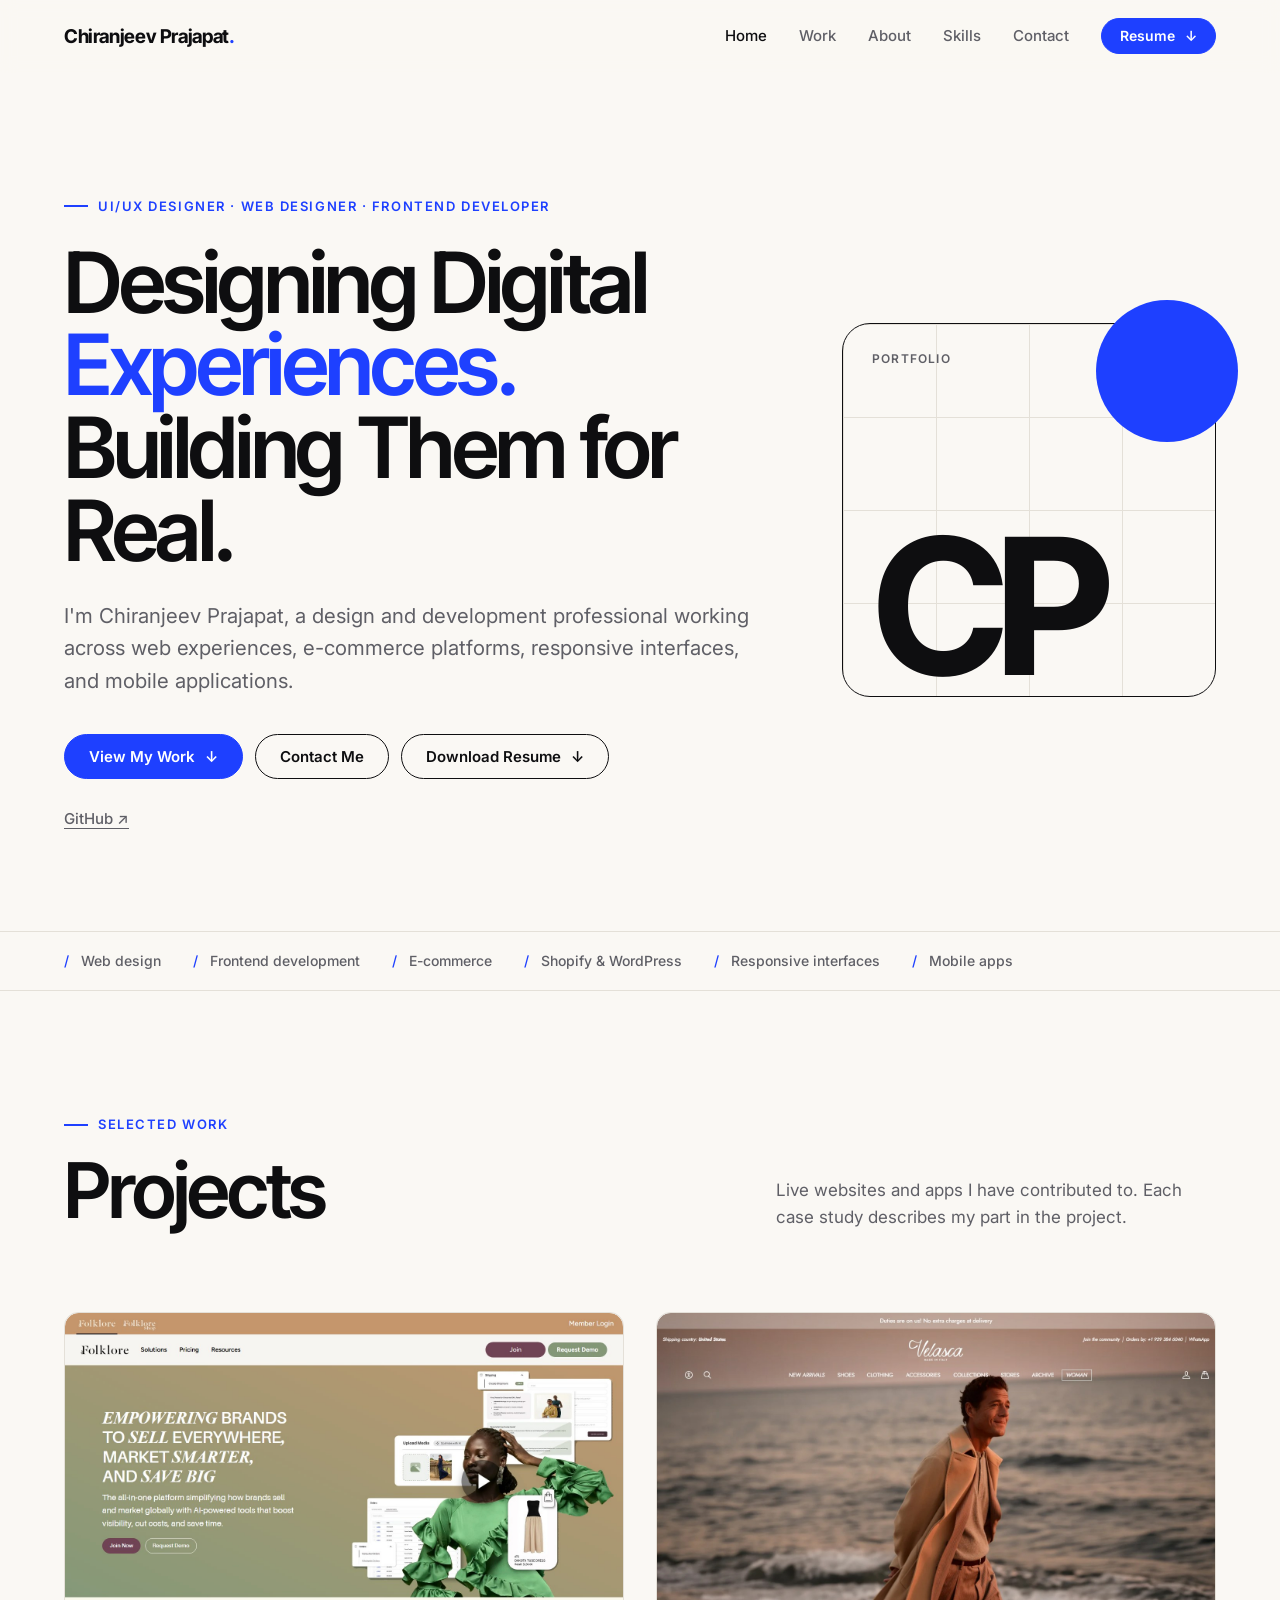
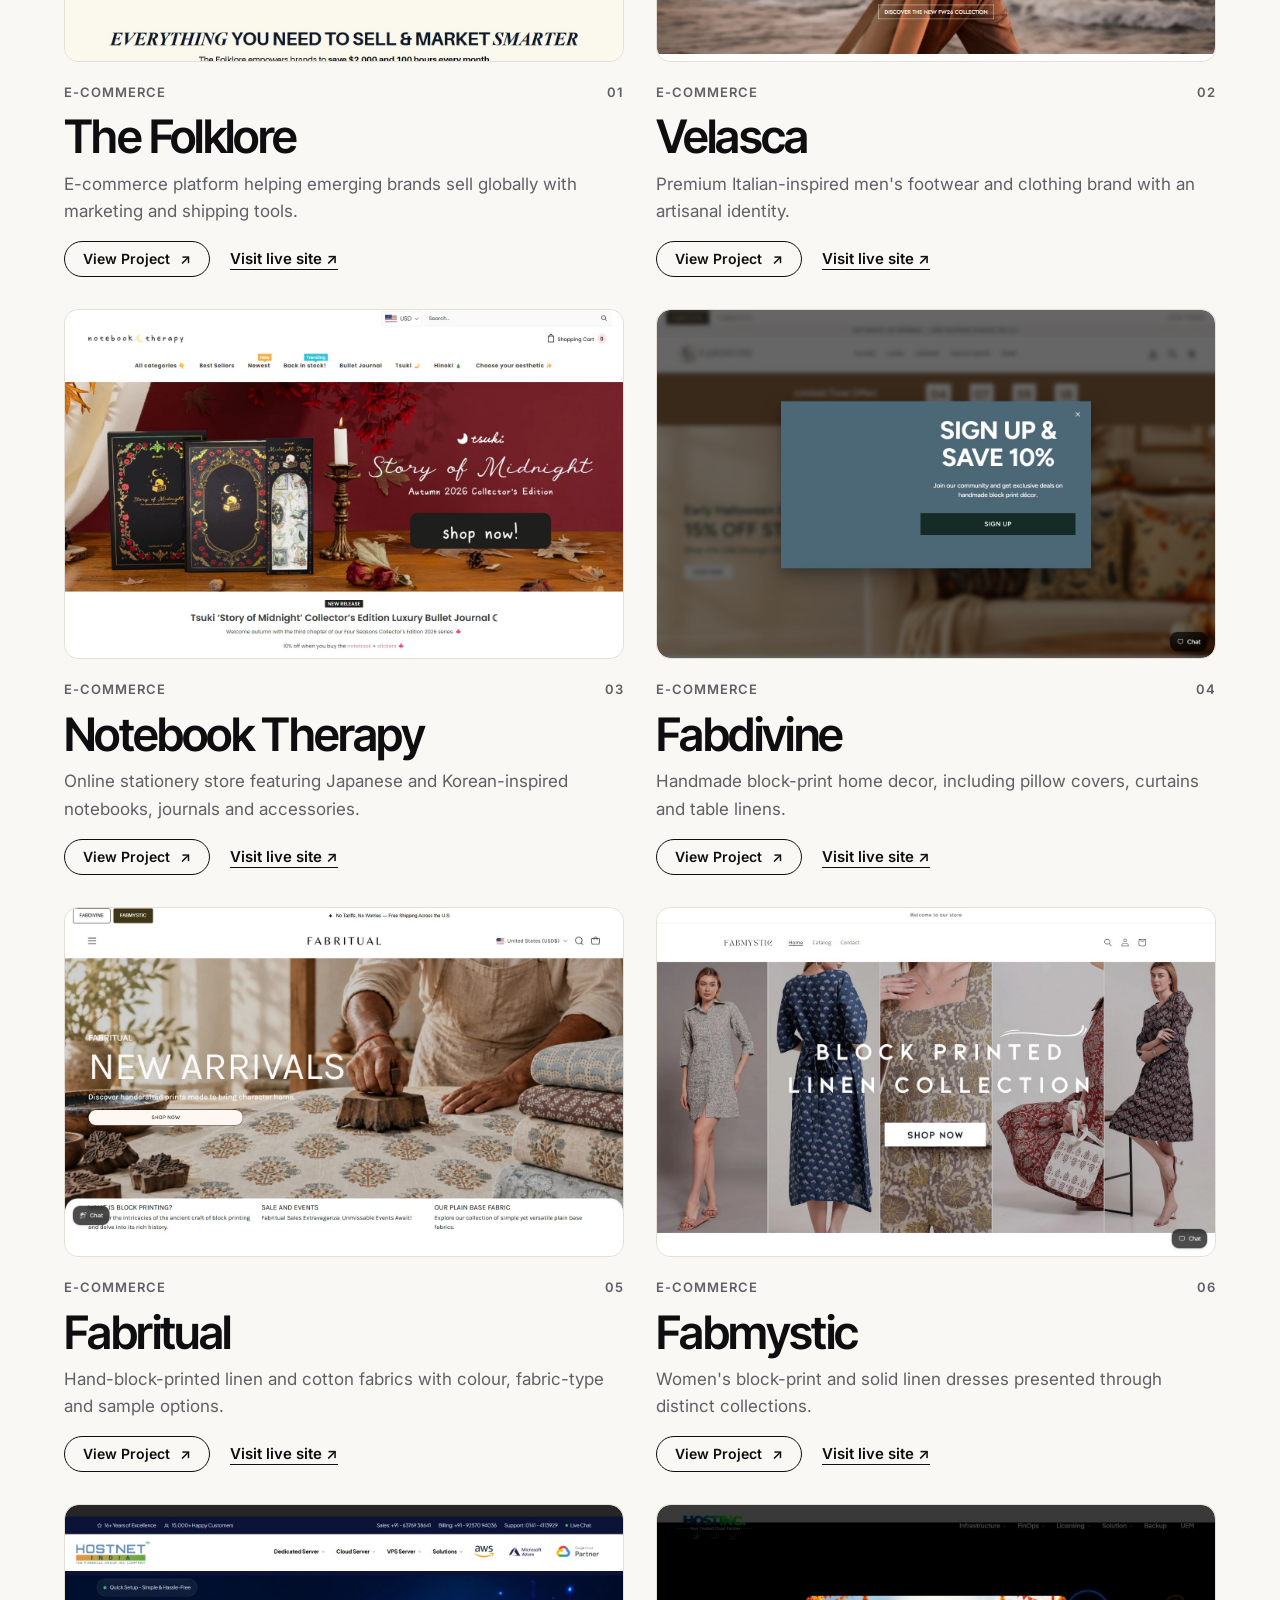
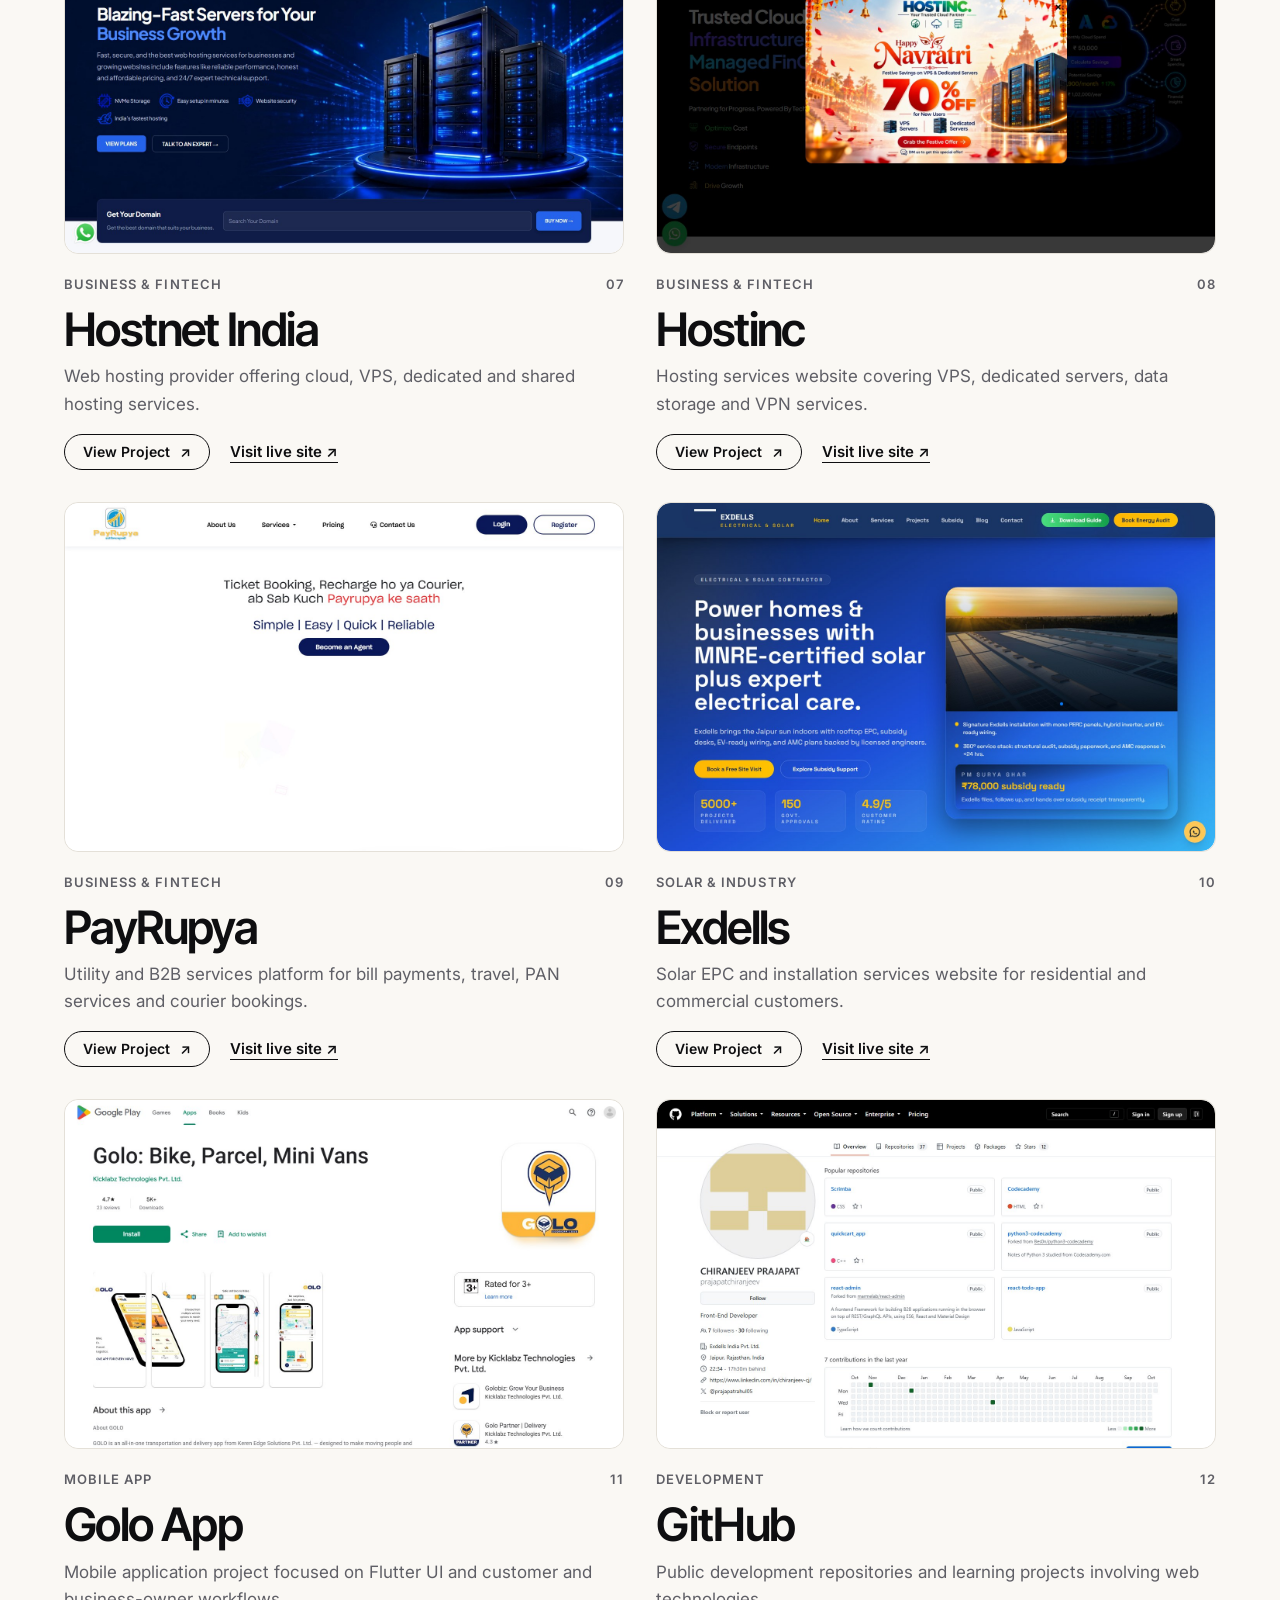
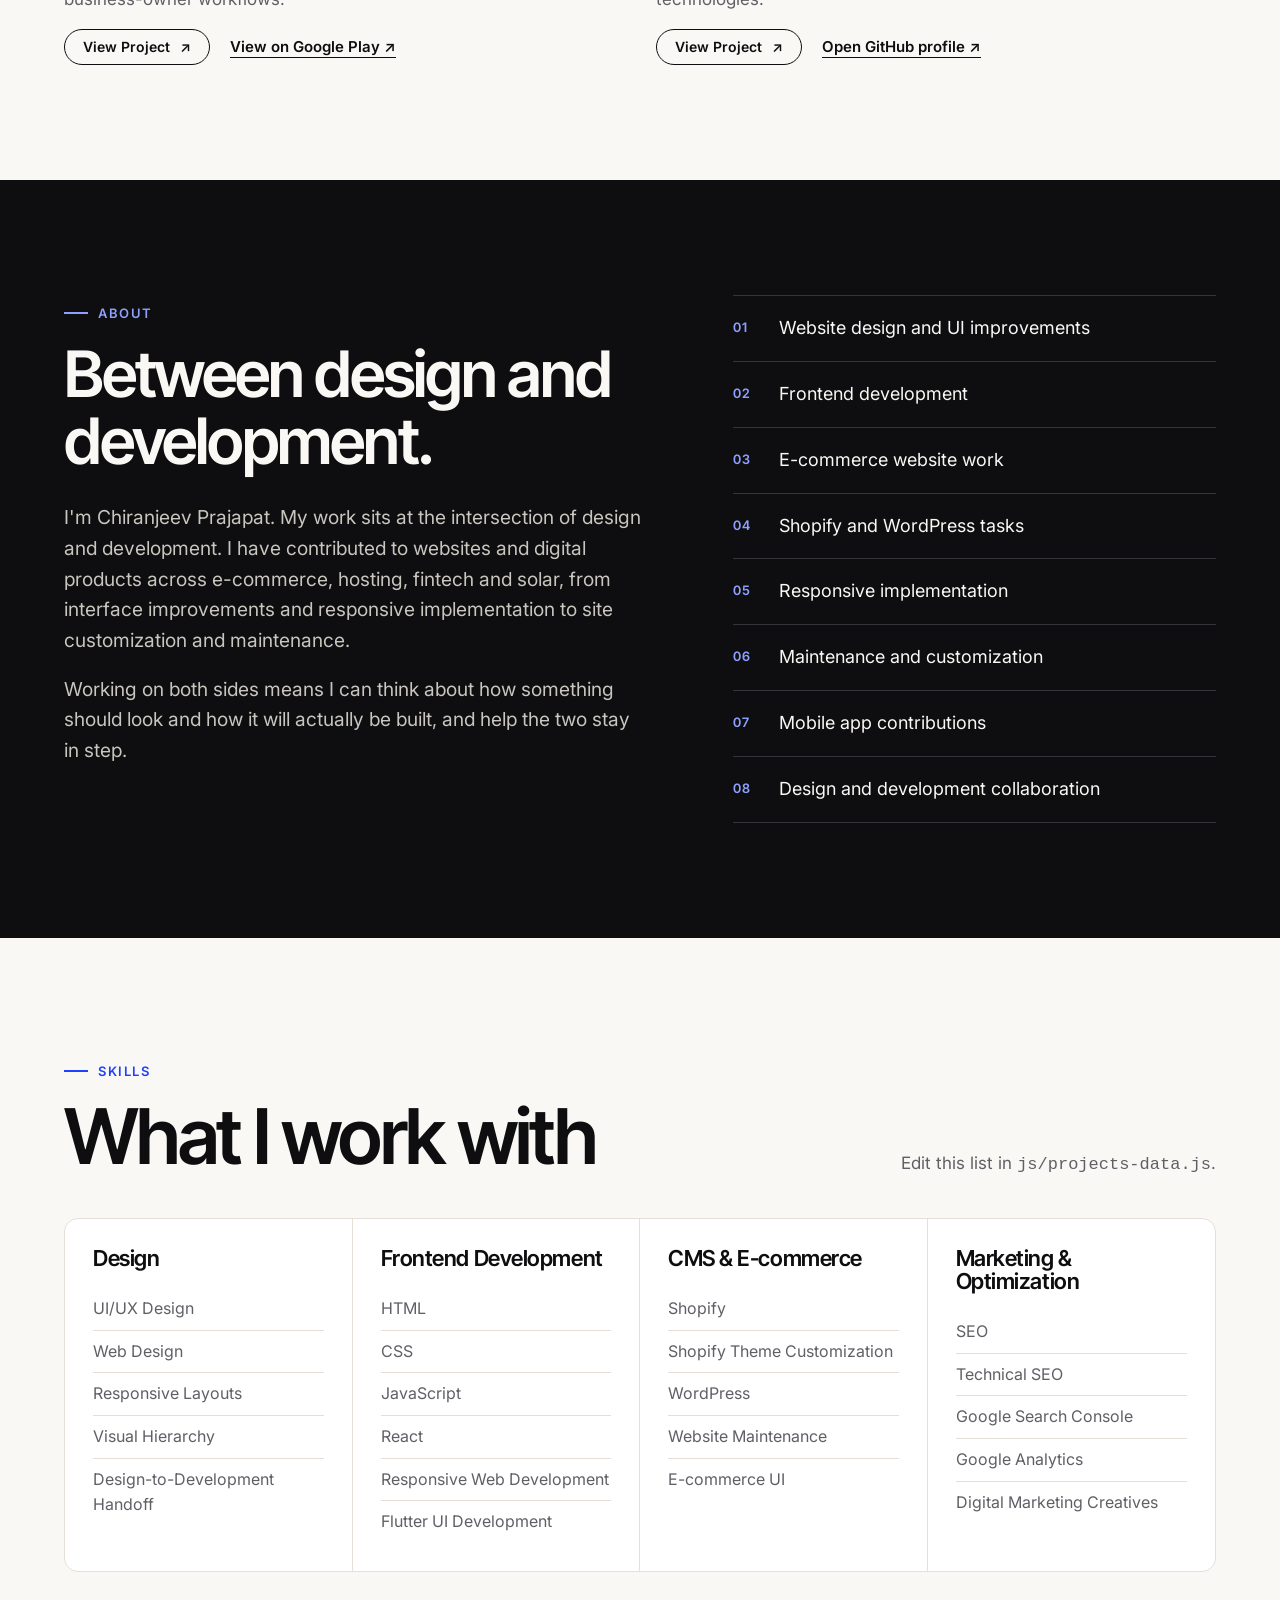
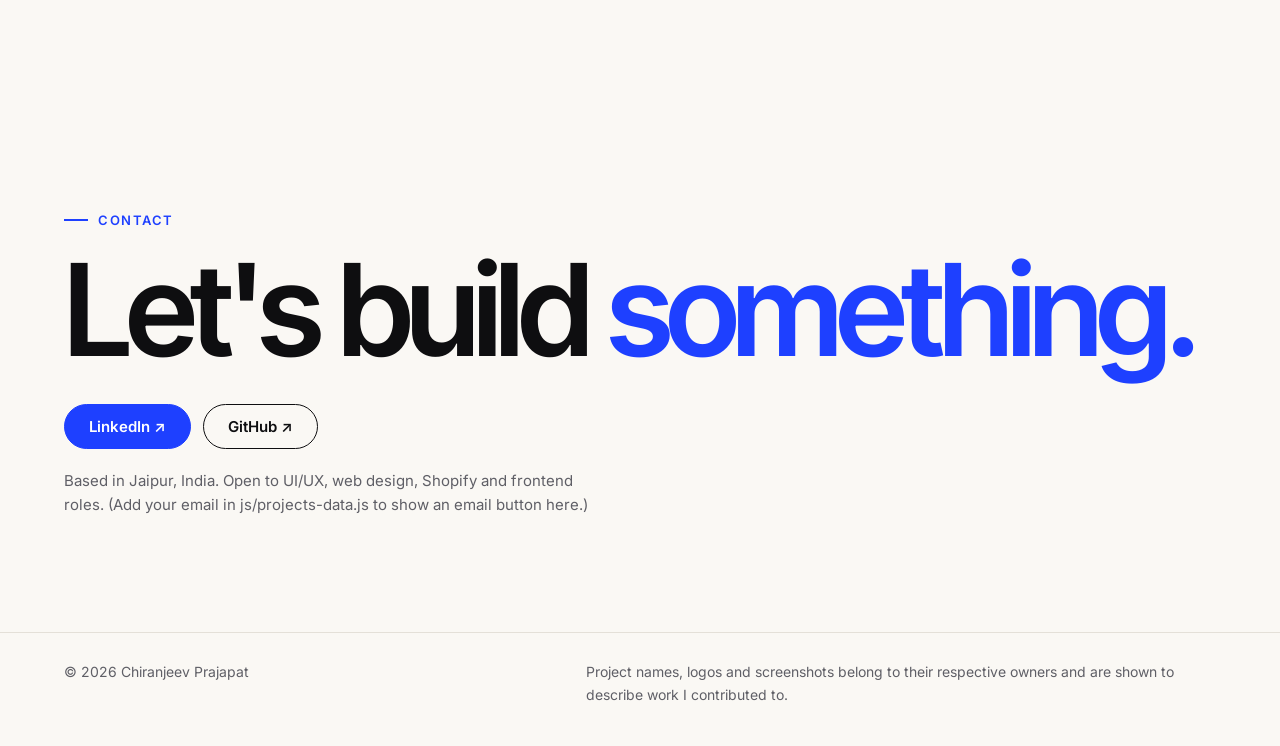
==== index.html @ 494d129f "Initial portfolio website" ====
<!doctype html>
<html lang="en">
<head>
  <meta charset="utf-8">
  <meta name="viewport" content="width=device-width, initial-scale=1">
  <title>Chiranjeev Prajapat | UI/UX Designer, Web Designer, Frontend Developer</title>
  <meta name="description" content="Portfolio of Chiranjeev Prajapat: web design, frontend development, e-commerce, Shopify and WordPress work, and mobile app contributions.">
  <link rel="preconnect" href="https://fonts.googleapis.com">
  <link rel="preconnect" href="https://fonts.gstatic.com" crossorigin>
  <link href="https://fonts.googleapis.com/css2?family=Inter+Tight:wght@500;600;700&family=Inter:wght@400;500;600&display=swap" rel="stylesheet">
  <link rel="stylesheet" href="css/styles.css">
</head>
<body>
  <a class="skip" href="#main">Skip to content</a>

  <header class="nav" id="nav">
    <div class="wrap nav__inner">
      <a class="wordmark" href="#home" aria-label="Chiranjeev Prajapat, home">Chiranjeev Prajapat<span>.</span></a>
      <button class="nav__toggle" id="navToggle" aria-expanded="false" aria-controls="navLinks" aria-label="Open menu"><span></span></button>
      <nav class="nav__links" id="navLinks" aria-label="Primary">
        <a href="#home">Home</a>
        <a href="#work">Work</a>
        <a href="#about">About</a>
        <a href="#skills">Skills</a>
        <a href="#contact">Contact</a>
        <a class="btn btn--small btn--primary" data-resume href="assets/resume/Chiranjeev-Prajapat-Resume.pdf" download>Resume <span class="arrow" aria-hidden="true">↓</span></a>
      </nav>
    </div>
  </header>

  <main id="main">
    <!-- HERO -->
    <section class="hero" id="home">
      <div class="wrap hero__grid">
        <div>
          <span class="eyebrow">UI/UX Designer · Web Designer · Frontend Developer</span>
          <h1 aria-label="Designing Digital Experiences. Building Them for Real.">
            <span class="line"><span>Designing Digital <em>Experiences.</em></span></span>
            <span class="line"><span>Building Them for Real.</span></span>
          </h1>
          <p class="hero__lead">I'm Chiranjeev Prajapat, a design and development professional working across web experiences, e-commerce platforms, responsive interfaces, and mobile applications.</p>
          <div class="hero__cta">
            <a class="btn btn--primary" href="#work">View My Work <span class="arrow" aria-hidden="true">↓</span></a>
            <a class="btn" href="#contact">Contact Me</a>
            <a class="btn" data-resume href="assets/resume/Chiranjeev-Prajapat-Resume.pdf" download>Download Resume <span class="arrow" aria-hidden="true">↓</span></a>
          </div>
          <div class="hero__links">
            <a data-github href="https://github.com/prajapatchiranjeev" target="_blank" rel="noopener">GitHub ↗</a>
          </div>
        </div>
        <div class="mark" aria-hidden="true">
          <div class="mark__grid"></div>
          <div class="mark__dot"></div>
          <div class="mark__tag">Portfolio</div>
          <div class="mark__letters">CP</div>
        </div>
      </div>
    </section>

    <div class="ticker" aria-label="Areas of work">
      <div class="wrap">
        <ul>
          <li>Web design</li><li>Frontend development</li><li>E-commerce</li><li>Shopify &amp; WordPress</li><li>Responsive interfaces</li><li>Mobile apps</li>
        </ul>
      </div>
    </div>

    <!-- WORK -->
    <section class="block" id="work">
      <div class="wrap">
        <div class="section-head">
          <div>
            <span class="eyebrow">Selected work</span>
            <h2>Projects</h2>
          </div>
          <p>Live websites and apps I have contributed to. Each case study describes my part in the project.</p>
        </div>
        <div class="filters" id="filters" role="group" aria-label="Filter projects by category"></div>
        <div class="grid" id="grid" aria-live="polite"></div>
      </div>
    </section>

    <!-- ABOUT -->
    <section class="block about" id="about">
      <div class="wrap about__grid">
        <div class="reveal">
          <span class="eyebrow">About</span>
          <h2>Between design and development.</h2>
          <p>I'm Chiranjeev Prajapat. My work sits at the intersection of design and development. I have contributed to websites and digital products across e-commerce, hosting, fintech and solar, from interface improvements and responsive implementation to site customization and maintenance.</p>
          <p>Working on both sides means I can think about how something should look and how it will actually be built, and help the two stay in step.</p>
        </div>
        <ul class="do reveal" aria-label="What I work on">
          <li><span>01</span>Website design and UI improvements</li>
          <li><span>02</span>Frontend development</li>
          <li><span>03</span>E-commerce website work</li>
          <li><span>04</span>Shopify and WordPress tasks</li>
          <li><span>05</span>Responsive implementation</li>
          <li><span>06</span>Maintenance and customization</li>
          <li><span>07</span>Mobile app contributions</li>
          <li><span>08</span>Design and development collaboration</li>
        </ul>
      </div>
    </section>

    <!-- SKILLS -->
    <section class="block" id="skills">
      <div class="wrap">
        <div class="section-head">
          <div>
            <span class="eyebrow">Skills</span>
            <h2>What I work with</h2>
          </div>
          <p>Edit this list in <code>js/projects-data.js</code>.</p>
        </div>
        <div class="skills reveal" id="skillsGrid"></div>
      </div>
    </section>

    <!-- CONTACT -->
    <section class="block contact" id="contact">
      <div class="wrap">
        <span class="eyebrow">Contact</span>
        <h2>Let's build <em>something.</em></h2>
        <div class="contact__row" id="contactRow"></div>
        <p class="contact__note" id="contactNote"></p>
      </div>
    </section>
  </main>

  <footer class="footer">
    <div class="wrap footer__inner">
      <span>© <span id="year"></span> Chiranjeev Prajapat</span>
      <p>Project names, logos and screenshots belong to their respective owners and are shown to describe work I contributed to.</p>
    </div>
  </footer>

  <script src="js/projects-data.js"></script>
  <script src="js/main.js"></script>
</body>
</html>
---- css/styles.css ----
/* ==========================================================================
   Chiranjeev Prajapat - Portfolio
   Warm white, near-black, cobalt accent. Inter Tight + Inter.
   ========================================================================== */
:root {
  --bg: #faf8f4;
  --surface: #ffffff;
  --text: #0e0e10;
  --muted: #5f5f66;
  --line: #e4e0d8;
  --accent: #1e40ff;
  --accent-ink: #ffffff;
  --accent-soft: #e9edff;
  --radius: 14px;
  --radius-sm: 8px;
  --gutter: clamp(20px, 5vw, 64px);
  --max: 1280px;
  --display: "Inter Tight", "Inter", system-ui, -apple-system, "Segoe UI", sans-serif;
  --body: "Inter", system-ui, -apple-system, "Segoe UI", sans-serif;
  --shadow: 0 1px 2px rgba(14, 14, 16, .04), 0 8px 24px rgba(14, 14, 16, .06);
}

*, *::before, *::after { box-sizing: border-box; }
html { scroll-behavior: smooth; scroll-padding-top: 88px; -webkit-text-size-adjust: 100%; }
body {
  margin: 0; background: var(--bg); color: var(--text);
  font-family: var(--body); font-size: 17px; line-height: 1.6;
  -webkit-font-smoothing: antialiased; text-rendering: optimizeLegibility;
}
img { max-width: 100%; display: block; }
a { color: inherit; }
h1, h2, h3, h4 { font-family: var(--display); line-height: 1.05; letter-spacing: -0.02em; margin: 0; font-weight: 600; }
p { margin: 0; }
ul { margin: 0; padding: 0; list-style: none; }

:focus-visible { outline: 3px solid var(--accent); outline-offset: 3px; border-radius: 4px; }
.skip {
  position: absolute; left: 12px; top: -60px; background: var(--text); color: #fff;
  padding: 10px 16px; border-radius: 8px; z-index: 200; text-decoration: none;
}
.skip:focus { top: 12px; }

.wrap { width: 100%; max-width: var(--max); margin: 0 auto; padding: 0 var(--gutter); }
.eyebrow {
  font-size: 13px; font-weight: 600; letter-spacing: .12em; text-transform: uppercase; color: var(--accent);
  display: inline-flex; align-items: center; gap: 10px;
}
.eyebrow::before { content: ""; width: 24px; height: 2px; background: currentColor; }

/* ---------- Buttons ---------- */
.btn {
  display: inline-flex; align-items: center; gap: 10px; padding: 14px 24px; border-radius: 999px;
  font: 600 15px/1 var(--body); text-decoration: none; border: 1.5px solid var(--text);
  background: transparent; color: var(--text); cursor: pointer;
  transition: background .2s, color .2s, border-color .2s, transform .2s;
}
.btn:hover { background: var(--text); color: var(--bg); }
.btn--primary { background: var(--accent); border-color: var(--accent); color: var(--accent-ink); }
.btn--primary:hover { background: #1531d6; border-color: #1531d6; color: #fff; transform: translateY(-1px); }
.btn--small { padding: 10px 18px; font-size: 14px; }
.arrow { transition: transform .2s; display: inline-block; }
.btn:hover .arrow, .card:hover .arrow { transform: translate(3px, -3px); }

/* ---------- Nav ---------- */
.nav {
  position: sticky; top: 0; z-index: 100; background: rgba(250, 248, 244, .92);
  backdrop-filter: saturate(1.2) blur(8px); border-bottom: 1px solid transparent;
  transition: border-color .2s;
}
.nav.is-scrolled { border-color: var(--line); }
.nav__inner { display: flex; align-items: center; justify-content: space-between; height: 72px; gap: 24px; }
.wordmark { font: 700 19px/1 var(--display); letter-spacing: -0.02em; text-decoration: none; }
.wordmark span { color: var(--accent); }
.nav__links { display: flex; align-items: center; gap: 32px; }
.nav__links a:not(.btn) { text-decoration: none; font-size: 15px; font-weight: 500; color: var(--muted); transition: color .2s; position: relative; }
.nav__links a:not(.btn):hover, .nav__links a[aria-current="true"] { color: var(--text); }
.nav__toggle {
  display: none; width: 44px; height: 44px; border: 1.5px solid var(--text); border-radius: 50%;
  background: transparent; cursor: pointer; align-items: center; justify-content: center; position: relative;
}
.nav__toggle span, .nav__toggle span::before {
  display: block; width: 16px; height: 2px; background: var(--text); position: relative; transition: transform .25s, background .25s;
}
.nav__toggle span::before { content: ""; position: absolute; top: 5px; left: 0; }
.nav__toggle span { top: -3px; }
.nav__toggle[aria-expanded="true"] span { transform: translateY(3px) rotate(45deg); }
.nav__toggle[aria-expanded="true"] span::before { transform: translateY(-5px) rotate(-90deg); top: 5px; }

@media (max-width: 860px) {
  .nav__toggle { display: inline-flex; }
  .nav__links {
    position: fixed; inset: 72px 0 0 0; background: var(--bg); flex-direction: column; align-items: flex-start;
    gap: 0; padding: 24px var(--gutter); transform: translateY(-8px); opacity: 0; visibility: hidden;
    transition: opacity .25s, transform .25s, visibility .25s; overflow-y: auto;
  }
  .nav__links.is-open { opacity: 1; transform: none; visibility: visible; }
  .nav__links a:not(.btn) { font: 600 32px/1.2 var(--display); color: var(--text); padding: 14px 0; width: 100%; border-bottom: 1px solid var(--line); }
  .nav__links .btn { margin-top: 24px; }
}

/* ---------- Hero ---------- */
.hero { padding: clamp(48px, 9vw, 120px) 0 clamp(56px, 8vw, 100px); position: relative; overflow: hidden; }
.hero__grid { display: grid; grid-template-columns: minmax(0, 1.5fr) minmax(0, .8fr); gap: clamp(32px, 6vw, 96px); align-items: center; }
.hero h1 { font-size: clamp(40px, 6.6vw, 96px); margin: 24px 0 28px; line-height: .98; letter-spacing: -0.04em; }
.hero h1 em { font-style: normal; color: var(--accent); }
.hero__lead { max-width: 56ch; font-size: clamp(18px, 1.6vw, 21px); color: var(--muted); }
.hero__cta { display: flex; flex-wrap: wrap; gap: 12px; margin-top: 36px; }
.hero__links { display: flex; flex-wrap: wrap; gap: 24px; margin-top: 28px; font-size: 15px; font-weight: 500; }
.hero__links a { color: var(--muted); text-underline-offset: 4px; }
.hero__links a:hover { color: var(--accent); }

/* typographic identity: monogram on a quiet grid */
.mark { position: relative; aspect-ratio: 1; width: 100%; max-width: 380px; margin-left: auto; }
.mark__grid {
  position: absolute; inset: 0; border: 1.5px solid var(--text); border-radius: 28px;
  background-image: linear-gradient(var(--line) 1px, transparent 1px), linear-gradient(90deg, var(--line) 1px, transparent 1px);
  background-size: 25% 25%;
}
.mark__dot { position: absolute; width: 38%; aspect-ratio: 1; border-radius: 50%; background: var(--accent); right: -6%; top: -6%; }
.mark__letters {
  position: absolute; left: 8%; bottom: 4%; font: 700 clamp(96px, 16vw, 190px)/0.8 var(--display); letter-spacing: -0.07em;
}
.mark__tag { position: absolute; left: 8%; top: 7%; font-size: 12px; font-weight: 600; letter-spacing: .1em; text-transform: uppercase; color: var(--muted); }
@media (max-width: 860px) {
  .hero__grid { grid-template-columns: 1fr; }
  .mark { max-width: 240px; margin: 12px 0 0; }
}

.ticker { border-block: 1px solid var(--line); padding: 18px 0; overflow: hidden; }
.ticker ul { display: flex; flex-wrap: wrap; gap: 8px 32px; font-size: 14px; font-weight: 500; color: var(--muted); }
.ticker li::before { content: "/"; color: var(--accent); margin-right: 12px; }

/* ---------- Sections ---------- */
section.block { padding: clamp(64px, 9vw, 130px) 0; }
.section-head { display: flex; flex-wrap: wrap; justify-content: space-between; align-items: end; gap: 24px; margin-bottom: 40px; }
.section-head h2 { font-size: clamp(36px, 6vw, 80px); letter-spacing: -0.035em; margin-top: 16px; }
.section-head p { max-width: 40ch; color: var(--muted); }

/* ---------- Filters ---------- */
.filters { display: flex; flex-wrap: wrap; gap: 8px; margin-bottom: 40px; }
.chip {
  font: 500 14px/1 var(--body); padding: 11px 18px; border-radius: 999px; border: 1.5px solid var(--line);
  background: transparent; color: var(--text); cursor: pointer; transition: all .2s;
}
.chip:hover { border-color: var(--text); }
.chip[aria-pressed="true"] { background: var(--text); color: var(--bg); border-color: var(--text); }
.chip small { opacity: .6; margin-left: 6px; font-size: 12px; }

/* ---------- Project grid ---------- */
.grid { display: grid; grid-template-columns: repeat(12, 1fr); gap: clamp(20px, 2.5vw, 36px); }
.card { grid-column: span 6; position: relative; }
.card--wide { grid-column: span 12; }
.card[hidden] { display: none; }
@media (max-width: 760px) { .card, .card--wide { grid-column: span 12; } }

.card__media {
  display: block; position: relative; border-radius: var(--radius); overflow: hidden; border: 1px solid var(--line);
  aspect-ratio: 16 / 10; background: var(--surface); text-decoration: none; transition: box-shadow .3s, transform .3s;
}
.card--wide .card__media { aspect-ratio: 21 / 9; }
.card:hover .card__media { box-shadow: var(--shadow); transform: translateY(-2px); }
.card__media img { width: 100%; height: 100%; object-fit: cover; }

.ph {
  position: absolute; inset: 0; display: flex; flex-direction: column; justify-content: space-between; padding: clamp(16px, 2vw, 28px);
  background-color: var(--surface);
  background-image: linear-gradient(var(--line) 1px, transparent 1px), linear-gradient(90deg, var(--line) 1px, transparent 1px);
  background-size: 32px 32px;
}
.ph__idx { font: 600 13px/1 var(--display); letter-spacing: .1em; color: var(--muted); }
.ph__name { font: 700 clamp(30px, 5vw, 64px)/0.95 var(--display); letter-spacing: -0.04em; }
.ph__note { font-size: 12px; font-weight: 600; letter-spacing: .08em; text-transform: uppercase; color: var(--accent); display: inline-flex; align-items: center; gap: 8px; }
.ph__note::before { content: ""; width: 8px; height: 8px; border: 1.5px dashed currentColor; border-radius: 2px; }

.card__body { padding-top: 20px; display: grid; gap: 10px; }
.card__meta { display: flex; justify-content: space-between; gap: 12px; font-size: 13px; font-weight: 600; letter-spacing: .08em; text-transform: uppercase; color: var(--muted); }
.card__title { font-size: clamp(30px, 3.6vw, 52px); letter-spacing: -0.035em; }
.card__title a { text-decoration: none; }
.card__title a::after { content: ""; position: absolute; inset: 0; } /* whole card clickable */
.card__desc { color: var(--muted); max-width: 52ch; }
.card__actions { display: flex; flex-wrap: wrap; gap: 12px 20px; align-items: center; margin-top: 6px; position: relative; z-index: 2; }
.link { font-weight: 600; font-size: 15px; text-underline-offset: 5px; }
.link:hover { color: var(--accent); }
.badge { font-size: 11px; font-weight: 700; letter-spacing: .08em; text-transform: uppercase; padding: 4px 9px; border-radius: 6px; background: var(--accent-soft); color: var(--accent); }

/* ---------- About ---------- */
.about { background: var(--text); color: var(--bg); }
.about .eyebrow { color: #8ea0ff; }
.about__grid { display: grid; grid-template-columns: minmax(0, 1.2fr) minmax(0, 1fr); gap: clamp(32px, 7vw, 110px); }
.about h2 { font-size: clamp(34px, 5vw, 68px); margin: 16px 0 28px; letter-spacing: -0.035em; }
.about p { color: #c9c6bf; font-size: clamp(17px, 1.5vw, 20px); }
.about p + p { margin-top: 18px; }
.do { border-top: 1px solid #34343a; }
.do li { padding: 18px 0; border-bottom: 1px solid #34343a; display: flex; gap: 18px; font-size: 18px; }
.do li span { color: #8ea0ff; font: 600 13px/2 var(--display); min-width: 28px; letter-spacing: .06em; }
@media (max-width: 860px) { .about__grid { grid-template-columns: 1fr; } }

/* ---------- Skills ---------- */
.skills { display: grid; grid-template-columns: repeat(4, 1fr); gap: 0; border: 1px solid var(--line); border-radius: var(--radius); background: var(--surface); overflow: hidden; }
.skills > div { padding: 28px; border-right: 1px solid var(--line); }
.skills > div:last-child { border-right: 0; }
.skills h3 { font-size: 22px; margin-bottom: 18px; }
.skills li { padding: 8px 0; color: var(--muted); font-size: 16px; border-top: 1px solid var(--line); }
.skills li:first-child { border-top: 0; }
@media (max-width: 960px) { .skills { grid-template-columns: repeat(2, 1fr); } .skills > div:nth-child(2) { border-right: 0; } .skills > div:nth-child(-n+2) { border-bottom: 1px solid var(--line); } }
@media (max-width: 520px) { .skills { grid-template-columns: 1fr; } .skills > div { border-right: 0; border-bottom: 1px solid var(--line); } .skills > div:last-child { border-bottom: 0; } }

/* ---------- Contact ---------- */
.contact { text-align: left; }
.contact h2 { font-size: clamp(48px, 10vw, 150px); letter-spacing: -0.05em; line-height: .92; margin: 20px 0 36px; }
.contact h2 em { font-style: normal; color: var(--accent); }
.contact__row { display: flex; flex-wrap: wrap; gap: 12px; }
.contact__note { margin-top: 20px; color: var(--muted); font-size: 15px; max-width: 60ch; }

.footer { border-top: 1px solid var(--line); padding: 28px 0 40px; font-size: 14px; color: var(--muted); }
.footer__inner { display: flex; flex-wrap: wrap; justify-content: space-between; gap: 12px 24px; }
.footer p { max-width: 70ch; }

/* ---------- Case study ---------- */
.case-hero { padding: clamp(40px, 6vw, 80px) 0 40px; }
.crumb { font-size: 14px; color: var(--muted); text-decoration: none; display: flex; width: fit-content; gap: 8px; margin-bottom: 32px; font-weight: 500; }
.crumb:hover { color: var(--accent); }
.case-hero h1 { font-size: clamp(48px, 10vw, 148px); letter-spacing: -0.05em; line-height: .92; margin: 18px 0 24px; }
.case-hero__lead { font-size: clamp(19px, 2vw, 26px); color: var(--muted); max-width: 52ch; line-height: 1.45; }
.facts { display: grid; grid-template-columns: repeat(auto-fit, minmax(180px, 1fr)); gap: 0; border-block: 1px solid var(--line); margin-top: 48px; }
.facts div { padding: 20px 24px 20px 0; }
.facts dt { font-size: 12px; font-weight: 700; letter-spacing: .1em; text-transform: uppercase; color: var(--muted); margin-bottom: 6px; }
.facts dd { margin: 0; font-weight: 500; }
.case-cover { margin-top: 40px; }
.case-cover .card__media { aspect-ratio: 16 / 8; }
.case-cover .card__media:hover { transform: none; box-shadow: none; }

.case-sec { display: grid; grid-template-columns: minmax(0, 1fr) minmax(0, 2.2fr); gap: clamp(20px, 5vw, 80px); padding: clamp(36px, 5vw, 64px) 0; border-top: 1px solid var(--line); }
.case-sec > h2 { font-size: clamp(22px, 2.4vw, 30px); letter-spacing: -0.02em; }
.case-sec > h2 small { display: block; font: 600 12px/1 var(--display); letter-spacing: .1em; color: var(--accent); margin-bottom: 10px; }
.prose { max-width: 62ch; }
.prose p + p { margin-top: 16px; }
.prose ul { list-style: none; }
.prose li { padding: 12px 0 12px 28px; border-bottom: 1px solid var(--line); position: relative; }
.prose li:first-child { padding-top: 0; }
.prose li::before { content: ""; position: absolute; left: 0; top: 1.15em; width: 12px; height: 2px; background: var(--accent); }
.prose li:first-child::before { top: .75em; }
.prose h3 { font-size: 20px; margin-bottom: 6px; letter-spacing: -0.01em; }
.steps > div + div { margin-top: 24px; }
.cs-pair + .cs-pair { margin-top: 24px; padding-top: 24px; border-top: 1px solid var(--line); }
.cs-pair strong { display: block; font-size: 12px; letter-spacing: .1em; text-transform: uppercase; color: var(--muted); margin-bottom: 4px; }

.todo {
  border: 1.5px dashed #b9b4a8; border-radius: var(--radius-sm); padding: 18px 20px; background: rgba(255, 255, 255, .6);
  color: var(--muted); font-size: 15px; max-width: 62ch;
}
.todo b { color: var(--text); display: block; margin-bottom: 4px; font-size: 13px; letter-spacing: .08em; text-transform: uppercase; }
.todo code { background: var(--accent-soft); color: var(--accent); padding: 1px 6px; border-radius: 4px; font-size: .9em; }

.gallery { display: grid; grid-template-columns: repeat(2, 1fr); gap: 16px; }
.shot { margin: 0; }
.shot__frame { aspect-ratio: 16 / 10; border: 1px solid var(--line); border-radius: var(--radius-sm); overflow: hidden; position: relative; background: var(--surface); }
.shot--mobile .shot__frame { aspect-ratio: 9 / 16; max-width: 260px; }
.shot__frame img { width: 100%; height: 100%; object-fit: cover; }
.shot figcaption { font-size: 13px; color: var(--muted); margin-top: 8px; }
.shot .ph { align-items: flex-start; justify-content: center; gap: 10px; background-size: 24px 24px; }
.shot .ph__name { font-size: 22px; letter-spacing: -0.02em; }
@media (max-width: 700px) { .gallery { grid-template-columns: 1fr; } .case-sec { grid-template-columns: 1fr; gap: 16px; } }

.repos { display: grid; gap: 0; border-top: 1px solid var(--line); }
.repo { display: grid; grid-template-columns: 1fr auto; gap: 4px 16px; padding: 16px 0; border-bottom: 1px solid var(--line); text-decoration: none; }
.repo:hover .repo__name { color: var(--accent); }
.repo__name { font: 600 20px/1.2 var(--display); }
.repo__lang { color: var(--muted); font-size: 14px; }
.repo__desc { grid-column: 1 / -1; color: var(--muted); font-size: 15px; }

.case-nav { display: grid; grid-template-columns: 1fr 1fr; border-top: 1px solid var(--line); }
.case-nav a { padding: clamp(28px, 5vw, 56px) 0; text-decoration: none; display: grid; gap: 8px; }
.case-nav a:last-child { text-align: right; border-left: 1px solid var(--line); padding-left: 24px; }
.case-nav small { font-size: 12px; font-weight: 700; letter-spacing: .1em; text-transform: uppercase; color: var(--muted); }
.case-nav strong { font: 600 clamp(26px, 4.5vw, 60px)/1 var(--display); letter-spacing: -0.04em; transition: color .2s; }
.case-nav a:hover strong { color: var(--accent); }
.notice { font-size: 13px; color: var(--muted); padding: 24px 0 0; max-width: 80ch; }

/* ---------- Motion ---------- */
.reveal { opacity: 0; transform: translateY(18px); transition: opacity .7s cubic-bezier(.2, .7, .2, 1), transform .7s cubic-bezier(.2, .7, .2, 1); }
.reveal.is-in { opacity: 1; transform: none; }
.hero h1 .line { display: block; }
.hero h1 .line > span { display: block; opacity: 0; transform: translateY(24px); animation: rise .9s cubic-bezier(.2, .7, .2, 1) forwards; }
.hero h1 .line:nth-child(2) > span { animation-delay: .12s; }
@keyframes rise { to { transform: none; opacity: 1; } }
@media (prefers-reduced-motion: reduce) {
  html { scroll-behavior: auto; }
  .reveal { opacity: 1; transform: none; transition: none; }
  .hero h1 .line > span { transform: none; opacity: 1; animation: none; }
  * { transition-duration: .01ms !important; }
}


/* ---------- Project screenshot images ---------- */

.project-cover {
  display: block;
  width: 100%;
  height: 100%;
  object-fit: cover;
  object-position: top center;
  border-radius: inherit;
  transition: transform 0.35s ease;
}

.card__media {
  display: block;
  position: relative;
  overflow: hidden;
  background: var(--surface);
}

.card__media img {
  width: 100%;
  height: 100%;
  object-fit: cover;
}

.card:hover .project-cover {
  transform: scale(1.02);
}

/* Case study screenshot images */

.case-cover .project-cover {
  object-position: top center;
}

/* Mobile responsive adjustments */

@media (max-width: 760px) {
  .card__media,
  .card--wide .card__media {
    aspect-ratio: 16 / 10;
  }

  .project-cover {
    object-position: top center;
  }
}


/* ===== Case Study Screenshot Layout ===== */

.case-cover .card__media {
  width: 100%;
  aspect-ratio: 16 / 10;
  overflow: hidden;
  border-radius: 12px;
  background: #f1eee9;
}

.case-cover__image {
  display: block;
  width: 100%;
  height: 100%;
  object-fit: cover;
  object-position: top center;
}

.gallery--case-study {
  display: grid;
  grid-template-columns: repeat(2, minmax(0, 1fr));
  gap: 24px;
  align-items: start;
}

.gallery--case-study .shot {
  min-width: 0;
  margin: 0;
}

.gallery--case-study .shot__frame {
  overflow: hidden;
  border: 1px solid #e8e2d9;
  border-radius: 10px;
  background: #f7f5f1;
}

/* Desktop viewport: consistent landscape preview */
.gallery--case-study .shot--desktop .shot__frame {
  aspect-ratio: 16 / 10;
}

.gallery--case-study .shot--desktop img {
  display: block;
  width: 100%;
  height: 100%;
  object-fit: cover;
  object-position: top center;
}

/* Mobile screenshot: preserve the full phone viewport */
.gallery--case-study .shot--mobile .shot__frame {
  width: min(100%, 260px);
  aspect-ratio: 390 / 844;
  margin-inline: auto;
  border-radius: 18px;
  padding: 5px;
}

.gallery--case-study .shot--mobile img {
  display: block;
  width: 100%;
  height: 100%;
  object-fit: contain;
  object-position: top center;
  border-radius: 12px;
}

/* Full page: preserve the complete website instead of cropping it */
.gallery--case-study .shot--fullpage .shot__frame {
  height: auto;
}

.gallery--case-study .shot--fullpage img {
  display: block;
  width: 100%;
  height: auto;
  object-fit: contain;
  object-position: top center;
}

.gallery--case-study figcaption {
  margin-top: 10px;
  color: #77716a;
  font-size: 12px;
  line-height: 1.5;
}

@media (max-width: 640px) {
  .gallery--case-study {
    grid-template-columns: 1fr;
    gap: 22px;
  }

  .gallery--case-study .shot--mobile .shot__frame {
    width: min(100%, 240px);
  }
}


.case-cover .card__media {
  display: block;
  width: 100%;
  aspect-ratio: 16 / 10;
  overflow: hidden;
  background: #f5f2ed;
  border-radius: 12px;
}

.case-cover__image {
  display: block;
  width: 100%;
  height: 100%;
  object-fit: cover;
  object-position: top center;
}
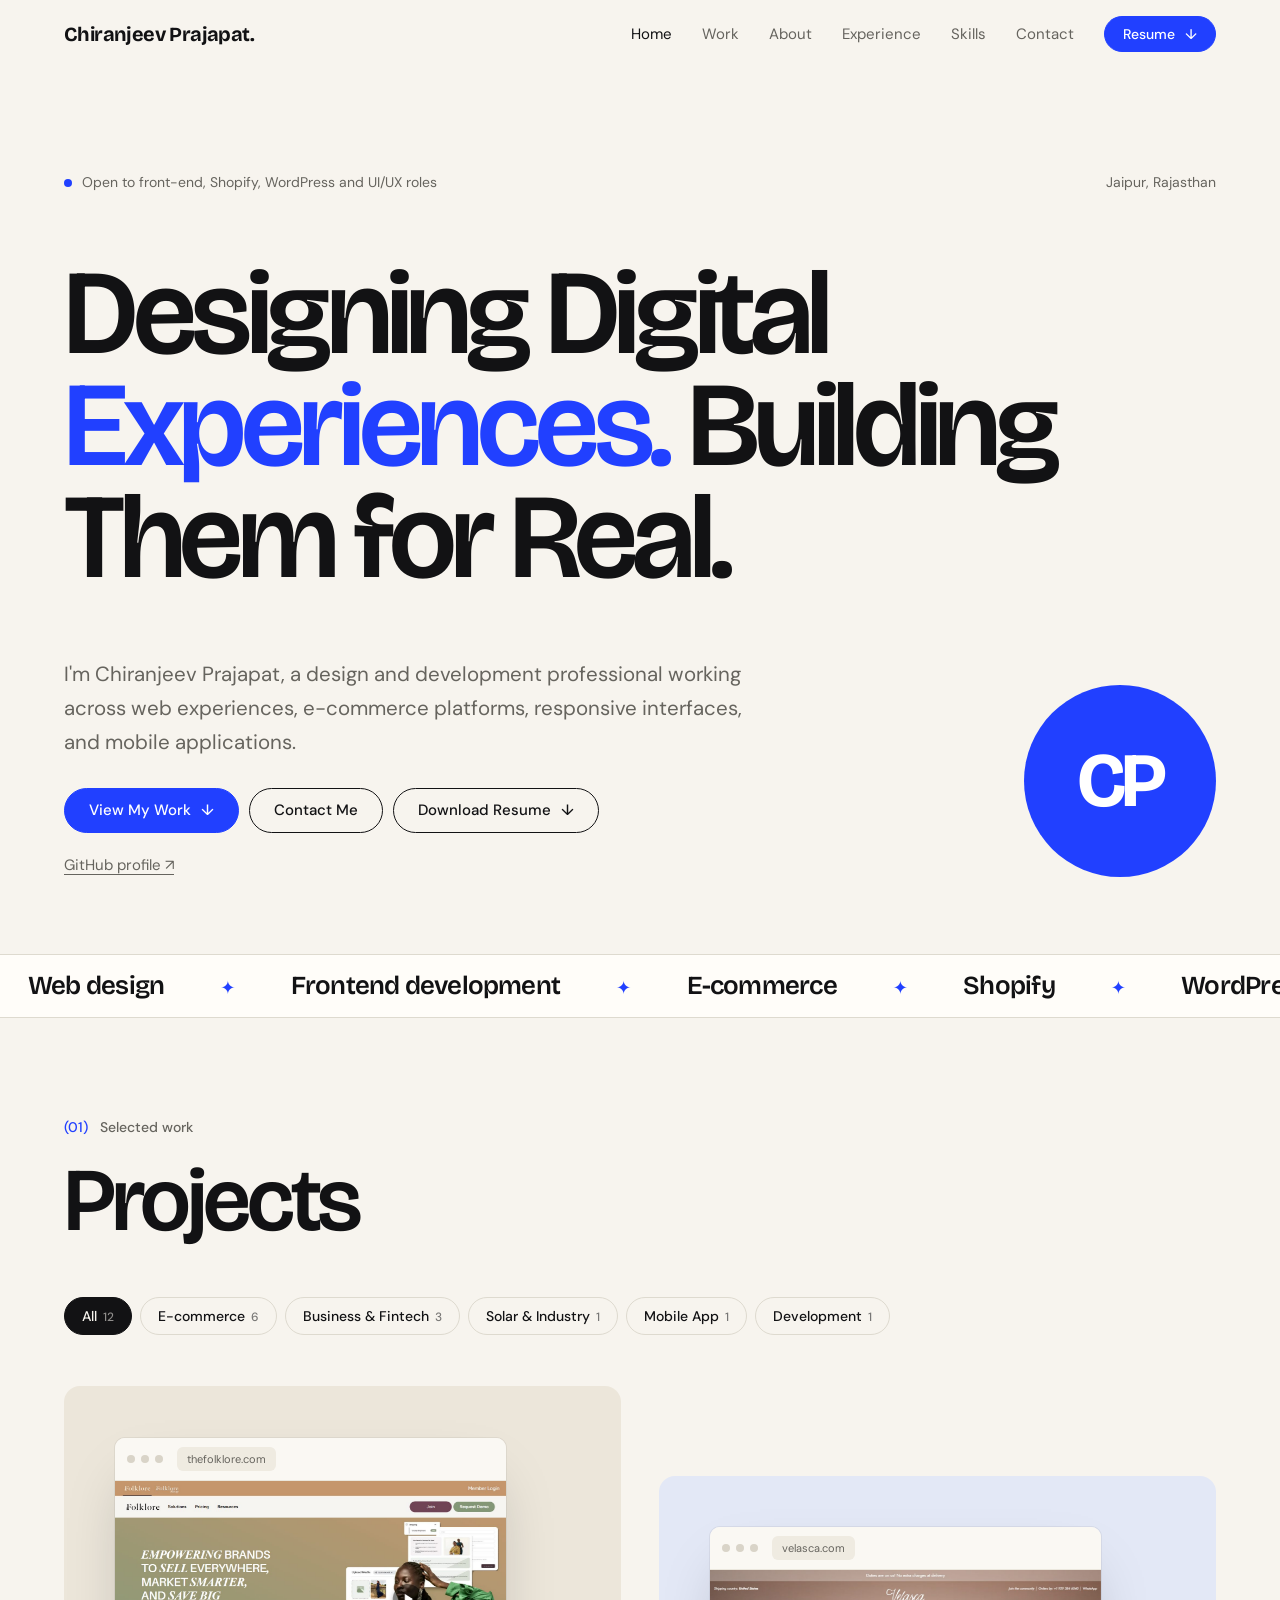
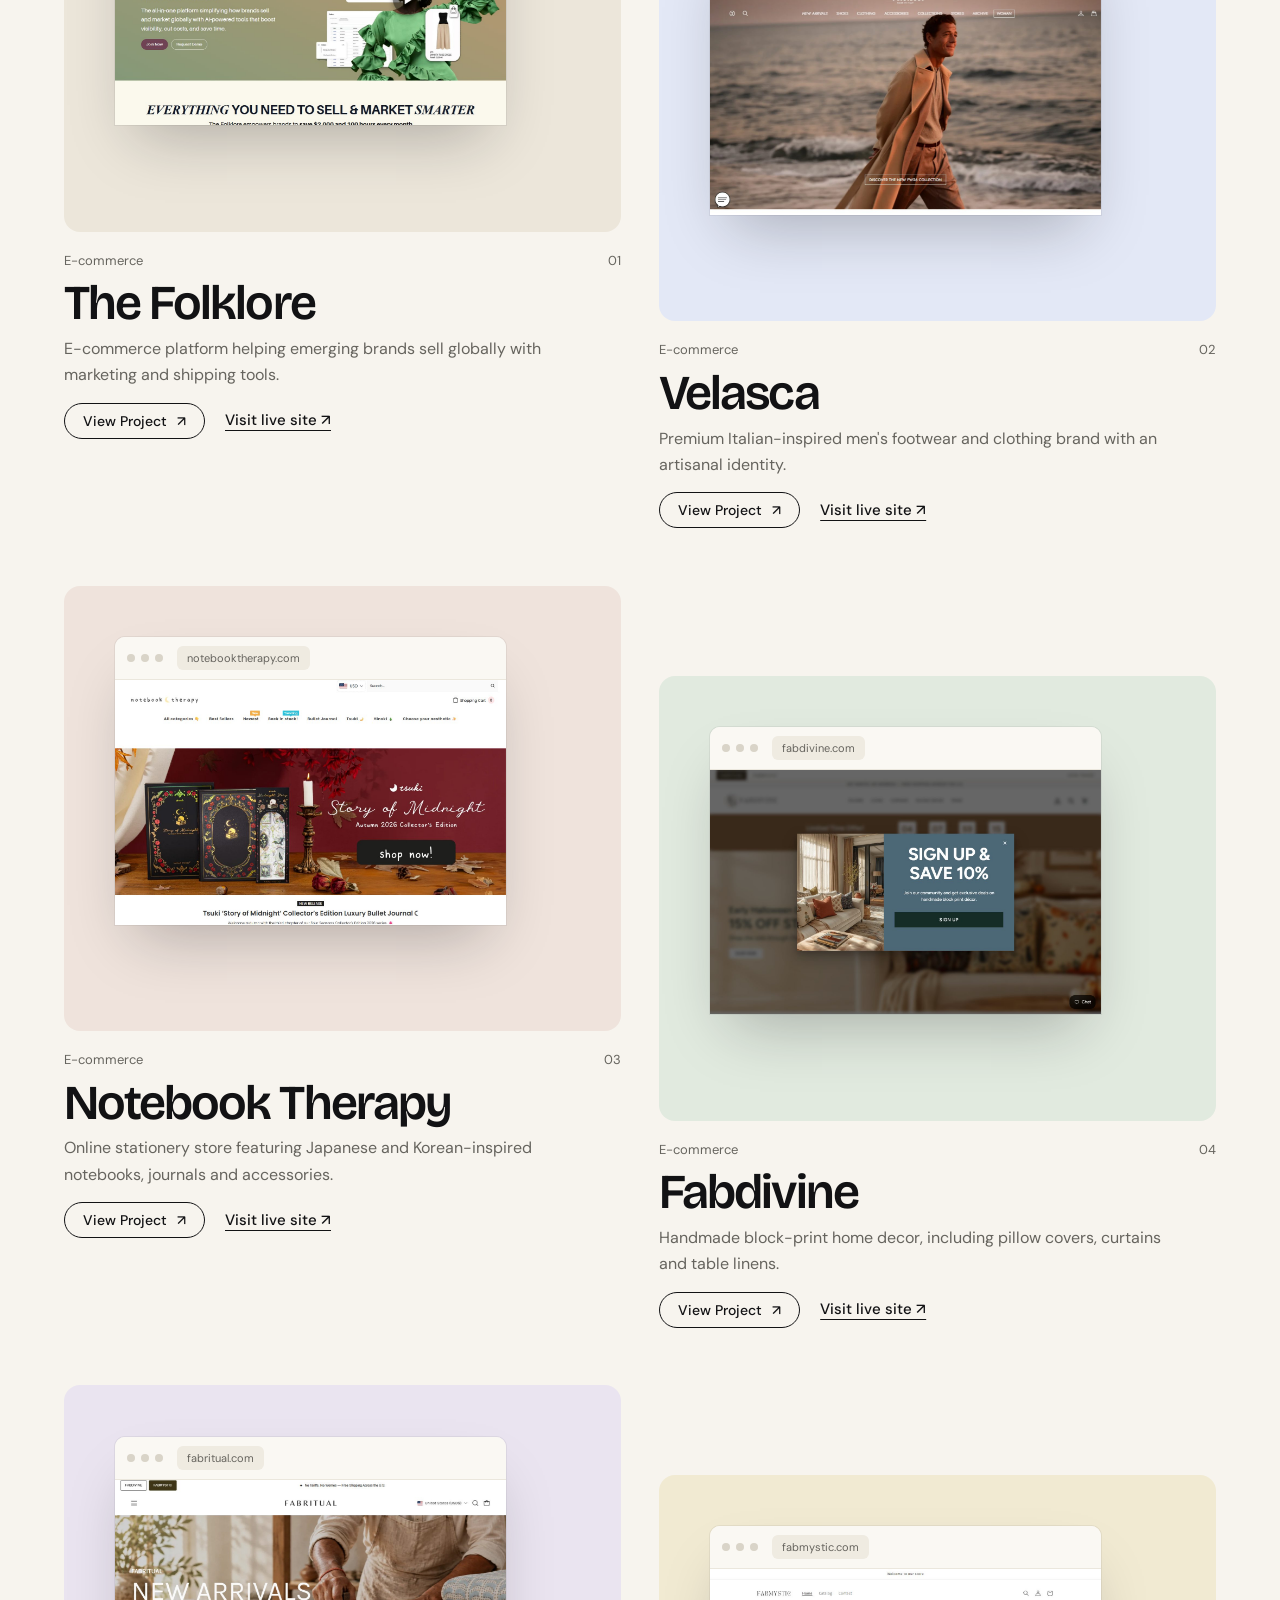
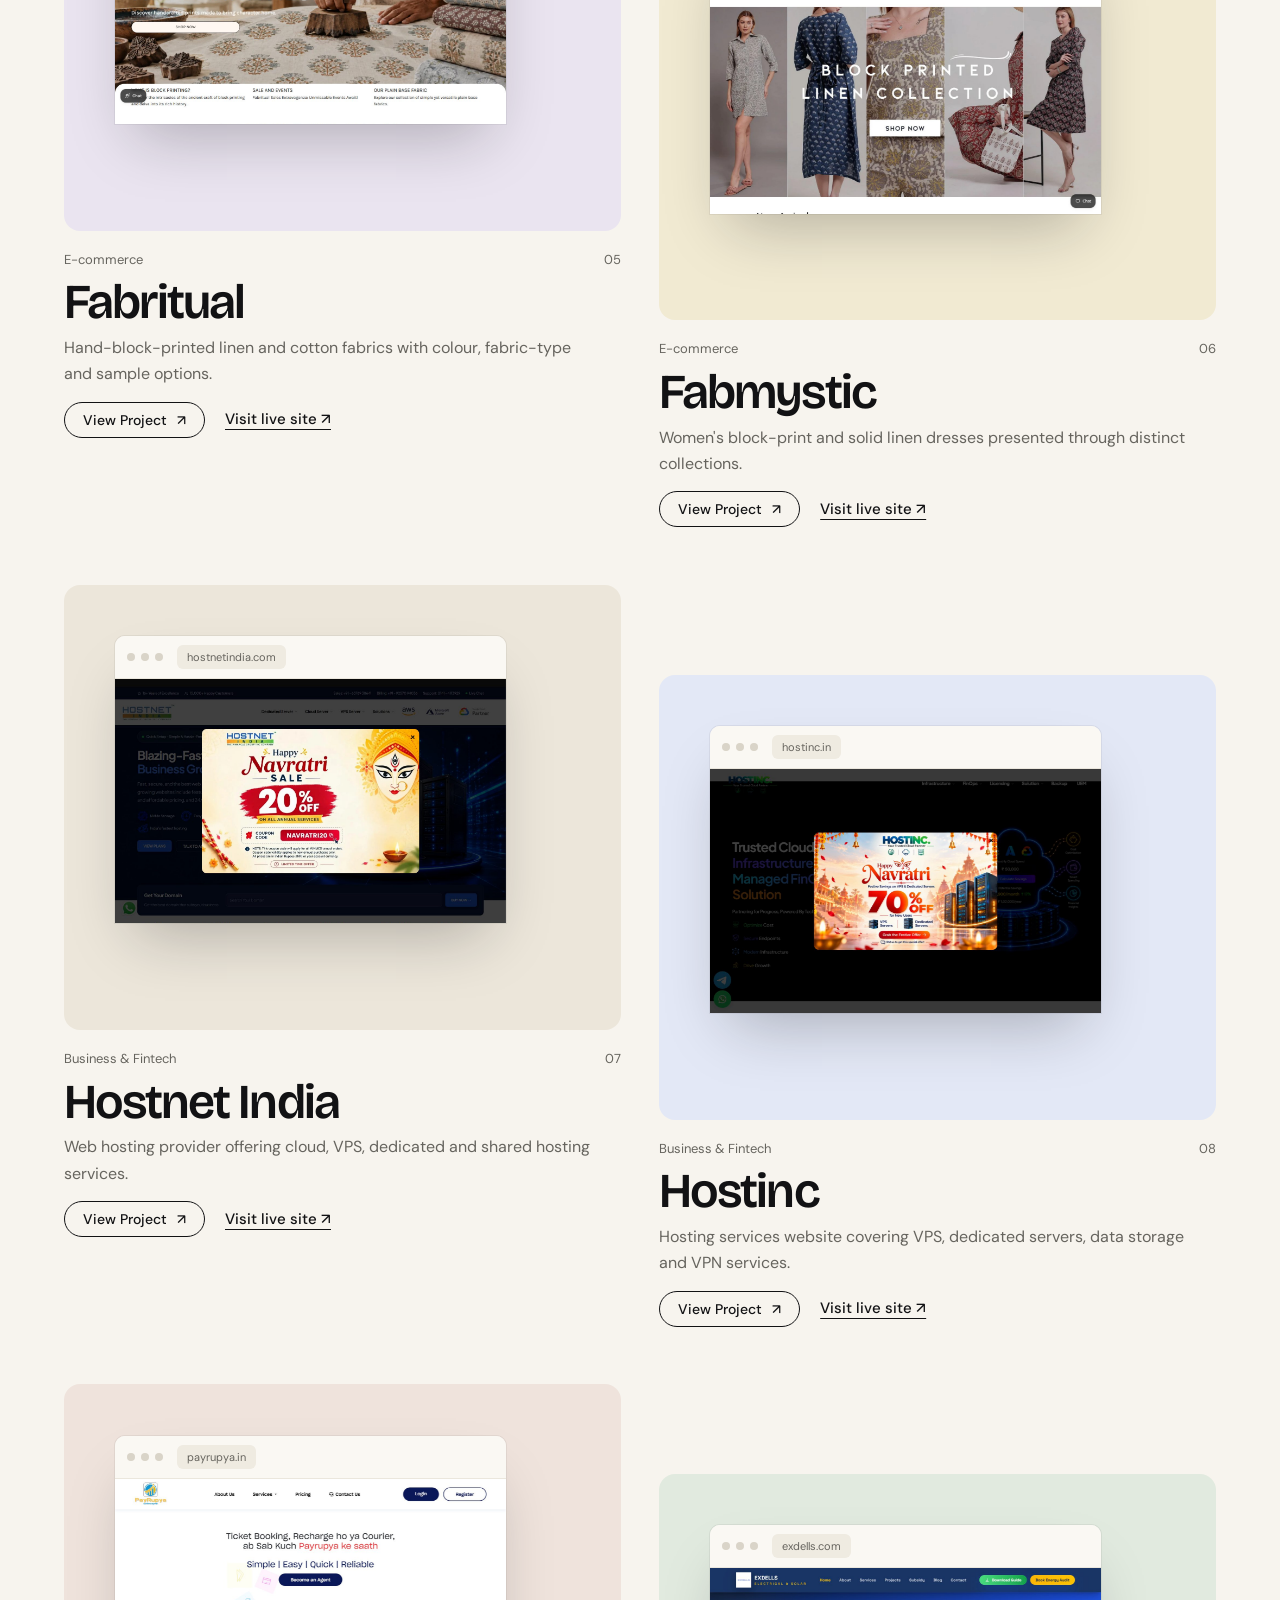
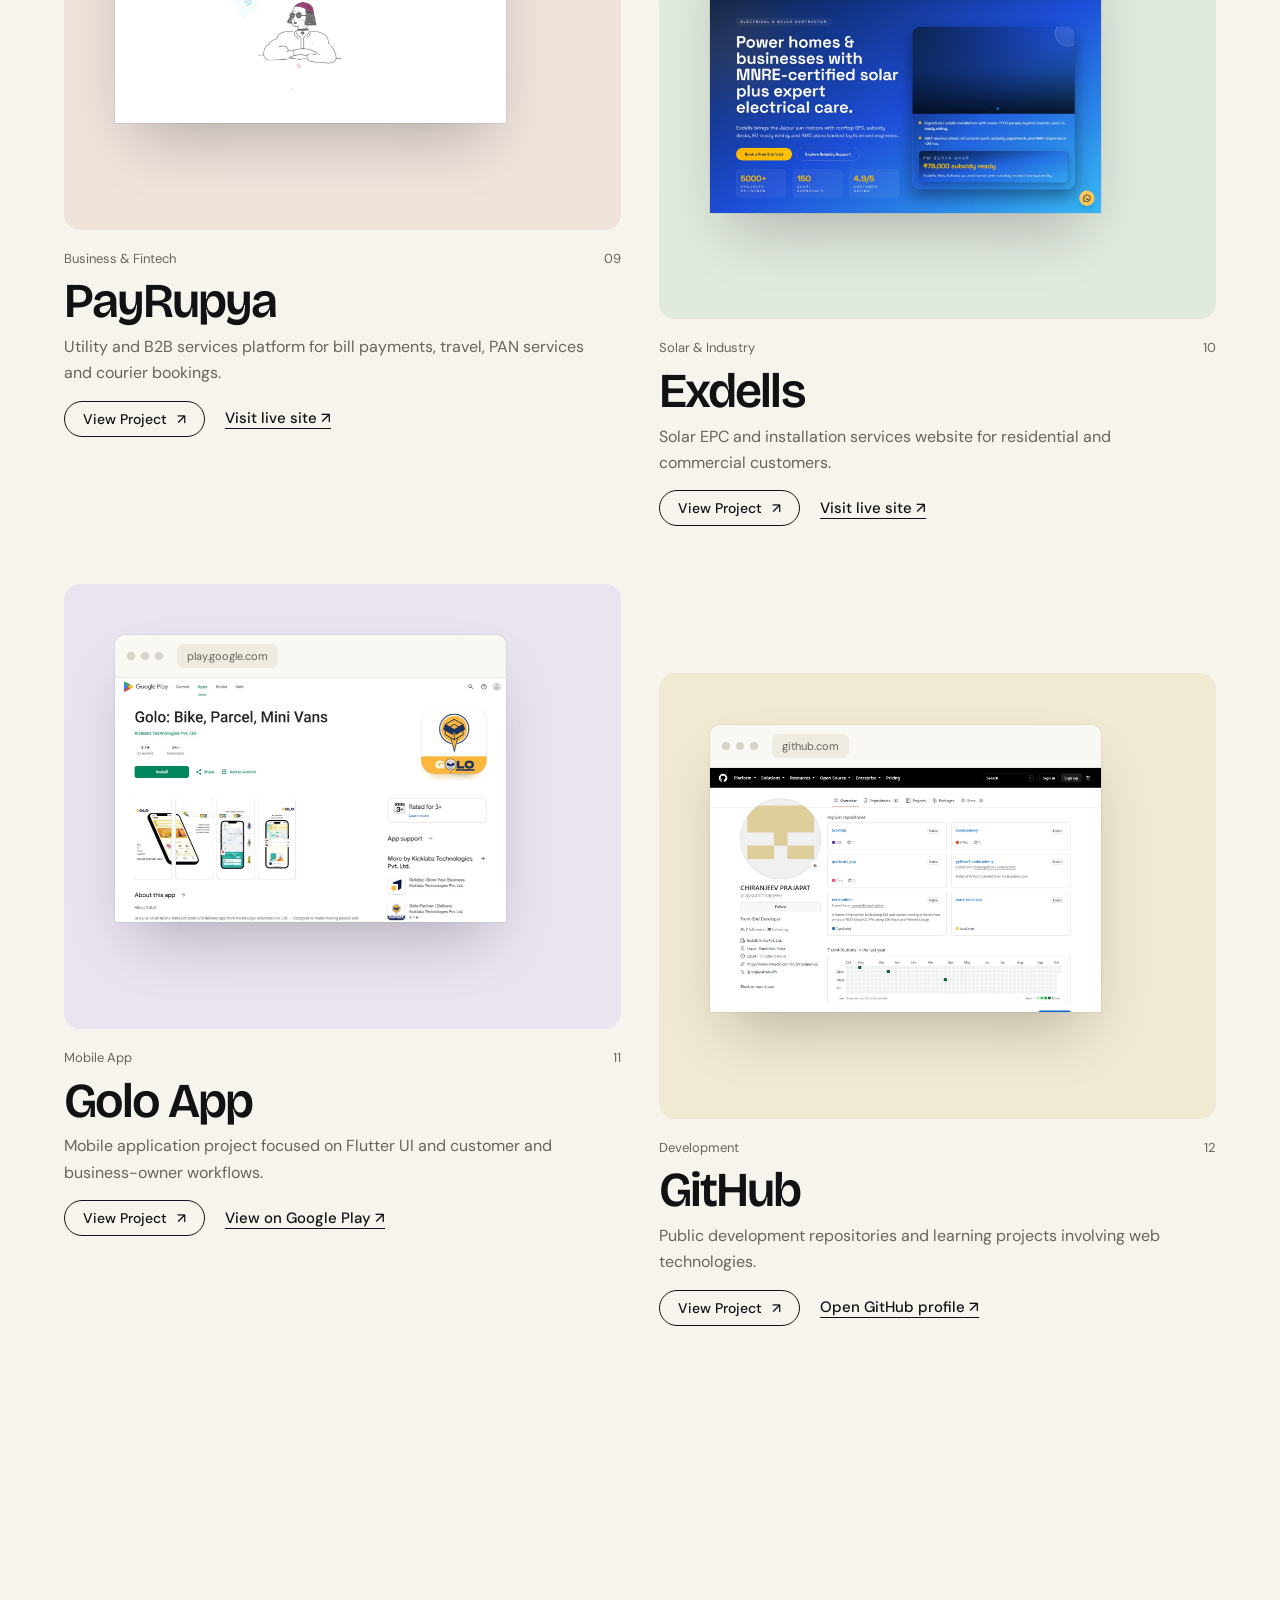
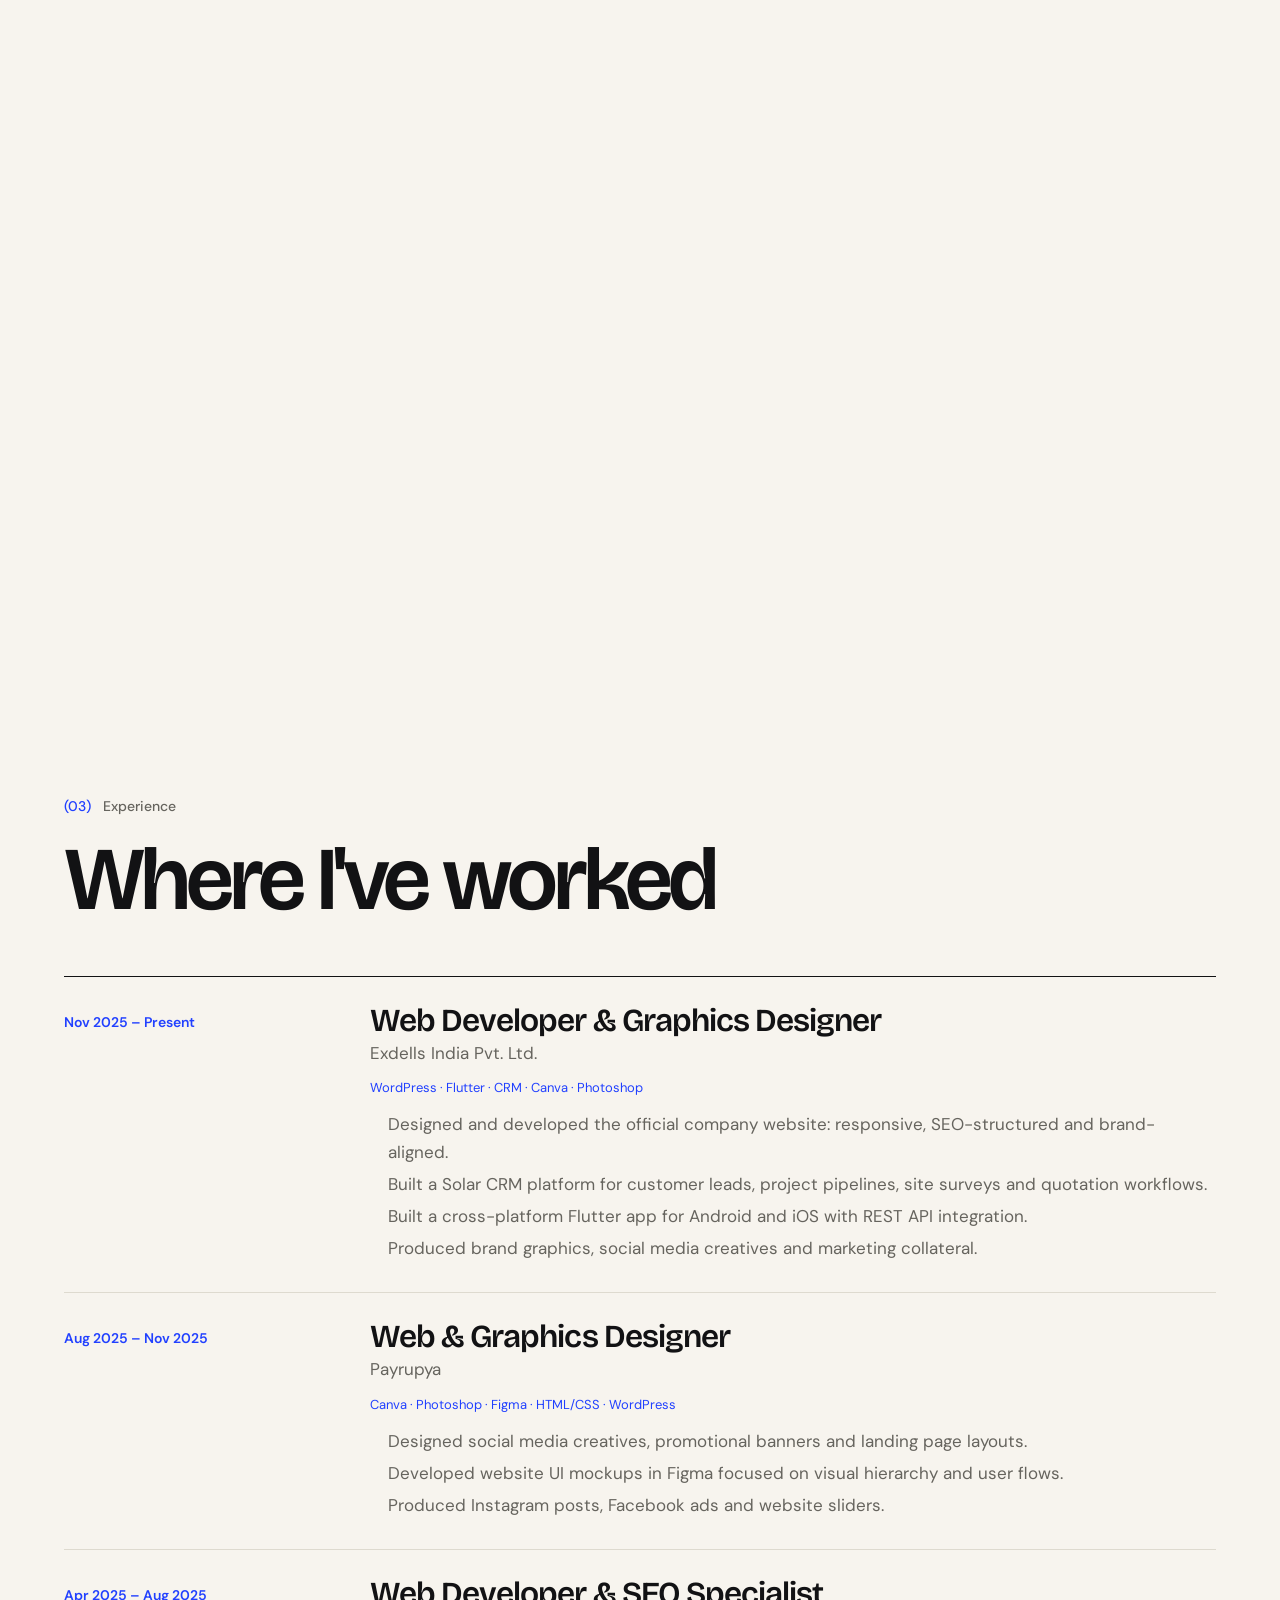
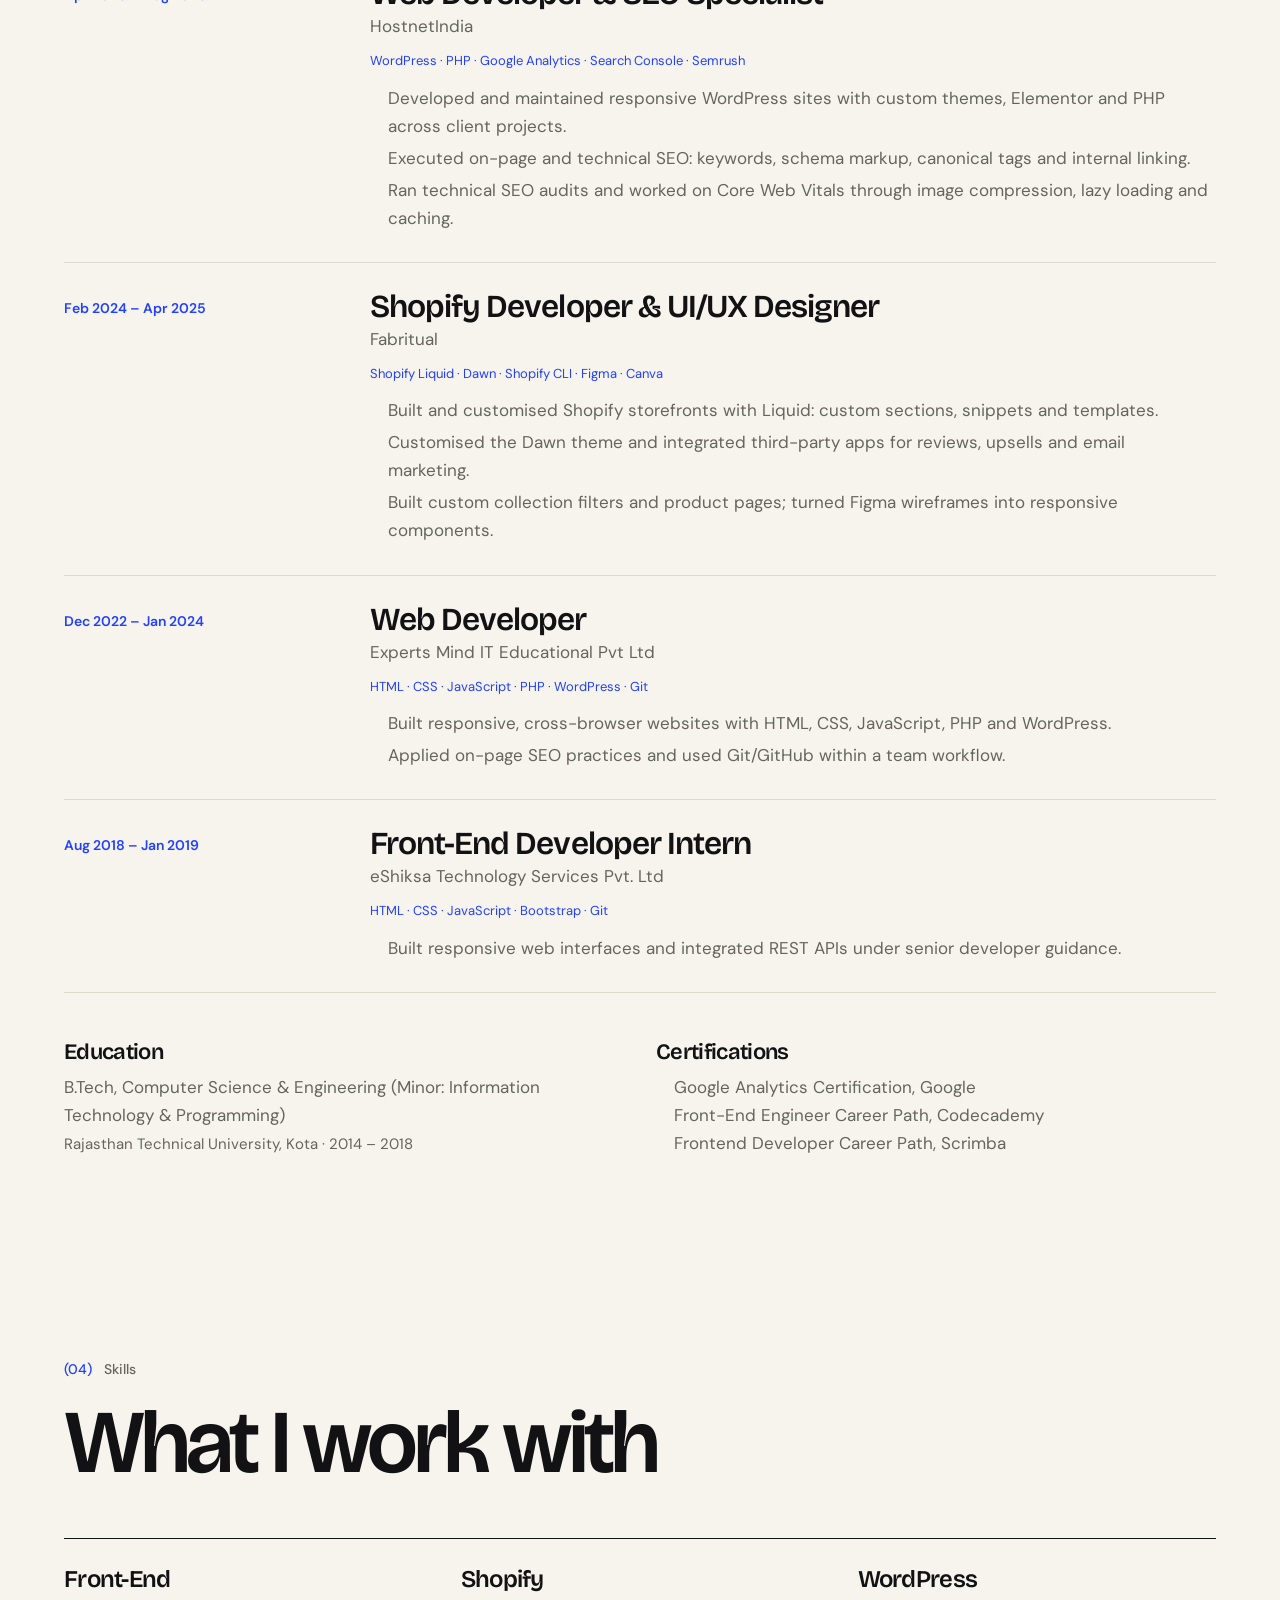
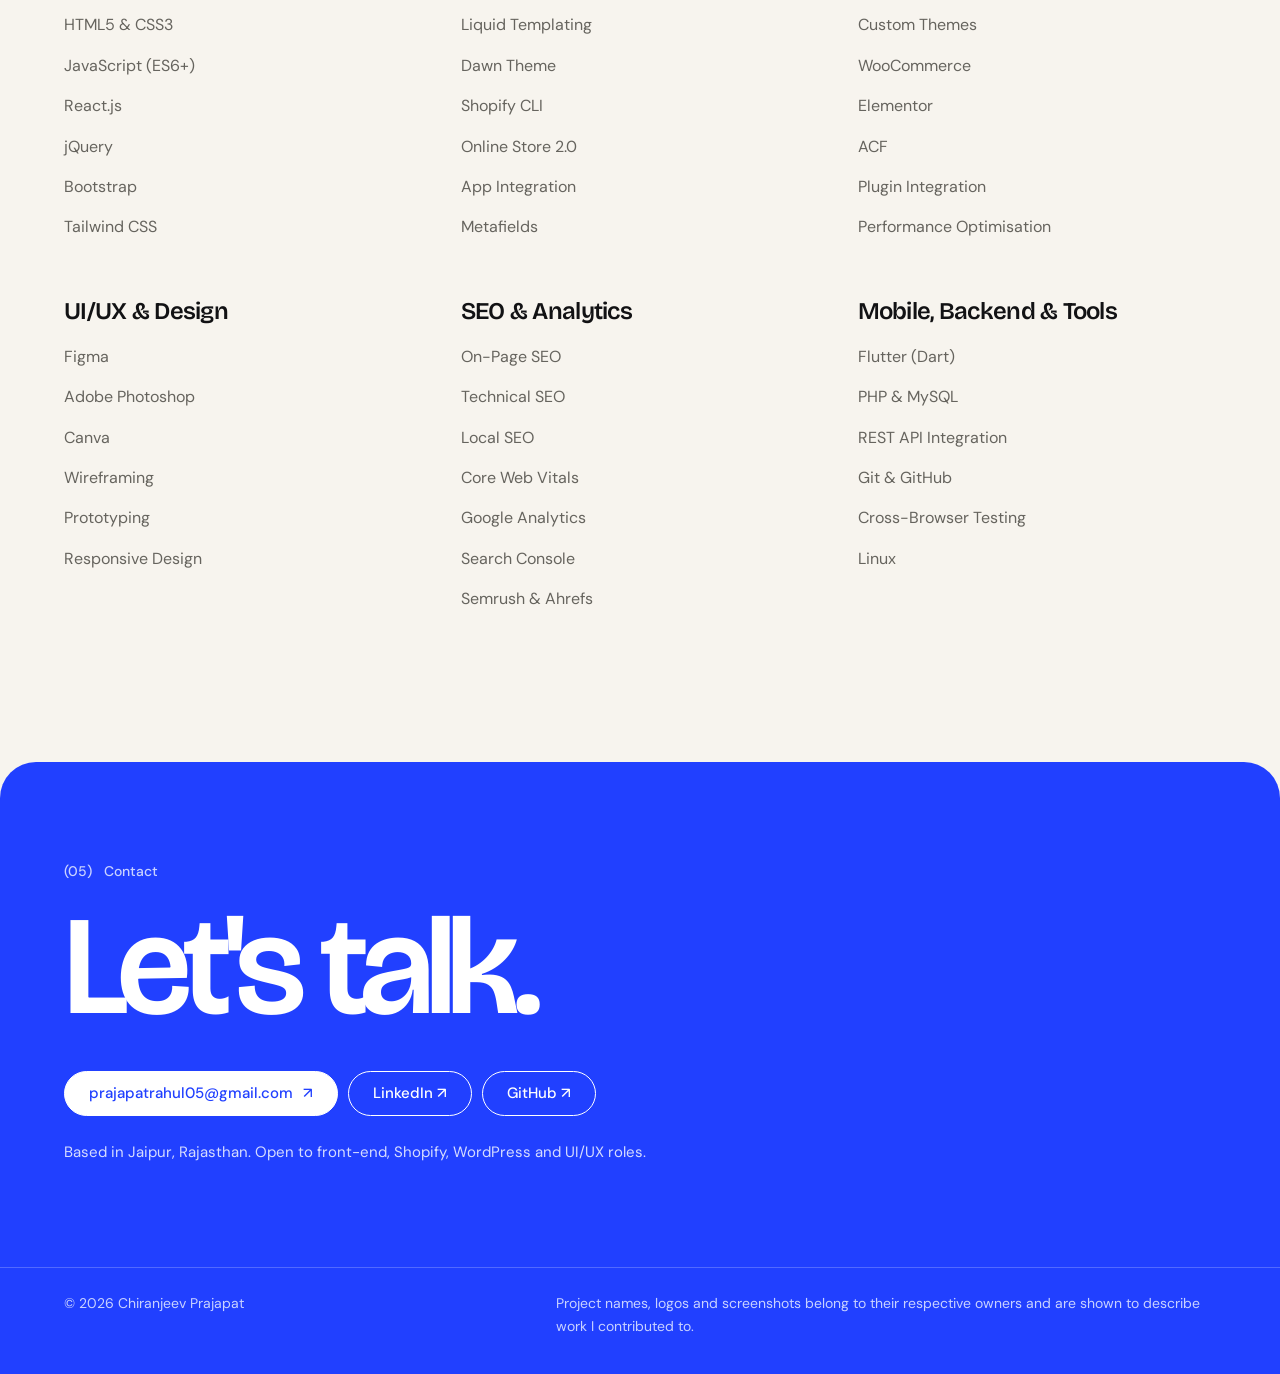
==== commit 27a9a711: "Update portfolio website" ====
--- a/index.html
+++ b/index.html
@@ -4,10 +4,10 @@
   <meta charset="utf-8">
   <meta name="viewport" content="width=device-width, initial-scale=1">
   <title>Chiranjeev Prajapat | UI/UX Designer, Web Designer, Frontend Developer</title>
-  <meta name="description" content="Portfolio of Chiranjeev Prajapat: web design, frontend development, e-commerce, Shopify and WordPress work, and mobile app contributions.">
+  <meta name="description" content="Portfolio of Chiranjeev Prajapat, front-end, Shopify and WordPress developer and UI/UX designer based in Jaipur.">
   <link rel="preconnect" href="https://fonts.googleapis.com">
   <link rel="preconnect" href="https://fonts.gstatic.com" crossorigin>
-  <link href="https://fonts.googleapis.com/css2?family=Inter+Tight:wght@500;600;700&family=Inter:wght@400;500;600&display=swap" rel="stylesheet">
+  <link href="https://fonts.googleapis.com/css2?family=Bricolage+Grotesque:opsz,wght@12..96,500;12..96,600;12..96,700&family=DM+Sans:wght@400;500;600&display=swap" rel="stylesheet">
   <link rel="stylesheet" href="css/styles.css">
 </head>
 <body>
@@ -21,6 +21,7 @@
         <a href="#home">Home</a>
         <a href="#work">Work</a>
         <a href="#about">About</a>
+        <a href="#experience">Experience</a>
         <a href="#skills">Skills</a>
         <a href="#contact">Contact</a>
         <a class="btn btn--small btn--primary" data-resume href="assets/resume/Chiranjeev-Prajapat-Resume.pdf" download>Resume <span class="arrow" aria-hidden="true">↓</span></a>
@@ -31,87 +32,73 @@
   <main id="main">
     <!-- HERO -->
     <section class="hero" id="home">
-      <div class="wrap hero__grid">
-        <div>
-          <span class="eyebrow">UI/UX Designer · Web Designer · Frontend Developer</span>
-          <h1 aria-label="Designing Digital Experiences. Building Them for Real.">
-            <span class="line"><span>Designing Digital <em>Experiences.</em></span></span>
-            <span class="line"><span>Building Them for Real.</span></span>
-          </h1>
-          <p class="hero__lead">I'm Chiranjeev Prajapat, a design and development professional working across web experiences, e-commerce platforms, responsive interfaces, and mobile applications.</p>
-          <div class="hero__cta">
-            <a class="btn btn--primary" href="#work">View My Work <span class="arrow" aria-hidden="true">↓</span></a>
-            <a class="btn" href="#contact">Contact Me</a>
-            <a class="btn" data-resume href="assets/resume/Chiranjeev-Prajapat-Resume.pdf" download>Download Resume <span class="arrow" aria-hidden="true">↓</span></a>
+      <div class="wrap">
+        <div class="hero__top"><span>Open to front-end, Shopify, WordPress and UI/UX roles</span><span>Jaipur, Rajasthan</span></div>
+        <h1 aria-label="Designing Digital Experiences. Building Them for Real.">Designing Digital <em>Experiences.</em> Building Them for Real.</h1>
+        <div class="hero__row">
+          <div>
+            <p class="hero__lead">I'm Chiranjeev Prajapat, a design and development professional working across web experiences, e-commerce platforms, responsive interfaces, and mobile applications.</p>
+            <div class="hero__cta">
+              <a class="btn btn--primary" href="#work">View My Work <span aria-hidden="true">↓</span></a>
+              <a class="btn" href="#contact">Contact Me</a>
+              <a class="btn" data-resume href="assets/resume/Chiranjeev-Prajapat-Resume.pdf" download>Download Resume <span aria-hidden="true">↓</span></a>
+            </div>
+            <p class="hero__links"><a data-github href="https://github.com/prajapatchiranjeev" target="_blank" rel="noopener">GitHub profile ↗</a></p>
           </div>
-          <div class="hero__links">
-            <a data-github href="https://github.com/prajapatchiranjeev" target="_blank" rel="noopener">GitHub ↗</a>
-          </div>
-        </div>
-        <div class="mark" aria-hidden="true">
-          <div class="mark__grid"></div>
-          <div class="mark__dot"></div>
-          <div class="mark__tag">Portfolio</div>
-          <div class="mark__letters">CP</div>
+          <div class="monogram" aria-hidden="true">CP</div>
         </div>
       </div>
     </section>
 
-    <div class="ticker" aria-label="Areas of work">
-      <div class="wrap">
-        <ul>
-          <li>Web design</li><li>Frontend development</li><li>E-commerce</li><li>Shopify &amp; WordPress</li><li>Responsive interfaces</li><li>Mobile apps</li>
-        </ul>
-      </div>
-    </div>
+    <div class="ticker" aria-hidden="true"><div class="ticker__track" id="tickerTrack"></div></div>
 
     <!-- WORK -->
     <section class="block" id="work">
       <div class="wrap">
-        <div class="section-head">
-          <div>
-            <span class="eyebrow">Selected work</span>
-            <h2>Projects</h2>
-          </div>
-          <p>Live websites and apps I have contributed to. Each case study describes my part in the project.</p>
-        </div>
+        <div class="label"><b>(01)</b> Selected work</div>
+        <h2 class="sec-title">Projects</h2>
         <div class="filters" id="filters" role="group" aria-label="Filter projects by category"></div>
-        <div class="grid" id="grid" aria-live="polite"></div>
+        <div class="grid is-all" id="grid" aria-live="polite"></div>
       </div>
     </section>
 
     <!-- ABOUT -->
-    <section class="block about" id="about">
+    <section class="block" id="about">
       <div class="wrap about__grid">
         <div class="reveal">
-          <span class="eyebrow">About</span>
-          <h2>Between design and development.</h2>
-          <p>I'm Chiranjeev Prajapat. My work sits at the intersection of design and development. I have contributed to websites and digital products across e-commerce, hosting, fintech and solar, from interface improvements and responsive implementation to site customization and maintenance.</p>
-          <p>Working on both sides means I can think about how something should look and how it will actually be built, and help the two stay in step.</p>
+          <div class="label"><b>(02)</b> About</div>
+          <h2 class="sec-title" style="font-size:clamp(34px,5vw,64px)">About me</h2>
+          <p class="about__lead">I'm Chiranjeev Prajapat. My work sits at the intersection of design and development. I have contributed to websites and digital products across e-commerce, hosting, fintech and solar, with 4+ years of experience.</p>
+          <p class="about__more">That includes interface improvements, responsive implementation, site customization and maintenance. Working on both the design and the build side helps me think about how a page should look and how it will actually get made.</p>
         </div>
-        <ul class="do reveal" aria-label="What I work on">
+        <ul class="do reveal" aria-label="What I work on" style="margin-top:clamp(0px,6vw,92px)">
           <li><span>01</span>Website design and UI improvements</li>
           <li><span>02</span>Frontend development</li>
           <li><span>03</span>E-commerce website work</li>
-          <li><span>04</span>Shopify and WordPress tasks</li>
+          <li><span>04</span>Shopify and WordPress development</li>
           <li><span>05</span>Responsive implementation</li>
-          <li><span>06</span>Maintenance and customization</li>
+          <li><span>06</span>Website maintenance and customization</li>
           <li><span>07</span>Mobile app contributions</li>
           <li><span>08</span>Design and development collaboration</li>
         </ul>
       </div>
     </section>
 
+    <!-- EXPERIENCE -->
+    <section class="block" id="experience">
+      <div class="wrap">
+        <div class="label"><b>(03)</b> Experience</div>
+        <h2 class="sec-title">Where I've worked</h2>
+        <ol class="timeline" id="timeline"></ol>
+        <div class="edu reveal" id="edu"></div>
+      </div>
+    </section>
+
     <!-- SKILLS -->
     <section class="block" id="skills">
       <div class="wrap">
-        <div class="section-head">
-          <div>
-            <span class="eyebrow">Skills</span>
-            <h2>What I work with</h2>
-          </div>
-          <p>Edit this list in <code>js/projects-data.js</code>.</p>
-        </div>
+        <div class="label"><b>(04)</b> Skills</div>
+        <h2 class="sec-title">What I work with</h2>
         <div class="skills reveal" id="skillsGrid"></div>
       </div>
     </section>
@@ -119,8 +106,8 @@
     <!-- CONTACT -->
     <section class="block contact" id="contact">
       <div class="wrap">
-        <span class="eyebrow">Contact</span>
-        <h2>Let's build <em>something.</em></h2>
+        <div class="label"><b>(05)</b> Contact</div>
+        <h2>Let's talk.</h2>
         <div class="contact__row" id="contactRow"></div>
         <p class="contact__note" id="contactNote"></p>
       </div>
@@ -135,6 +122,7 @@
   </footer>
 
   <script src="js/projects-data.js"></script>
+  <script src="js/stage.js"></script>
   <script src="js/main.js"></script>
 </body>
 </html>
--- a/css/styles.css
+++ b/css/styles.css
@@ -1,459 +1,286 @@
 /* ==========================================================================
    Chiranjeev Prajapat - Portfolio
-   Warm white, near-black, cobalt accent. Inter Tight + Inter.
+   Warm paper background, near-black type, one cobalt accent.
+   Bricolage Grotesque (display) + DM Sans (text).
    ========================================================================== */
 :root {
-  --bg: #faf8f4;
-  --surface: #ffffff;
-  --text: #0e0e10;
-  --muted: #5f5f66;
-  --line: #e4e0d8;
-  --accent: #1e40ff;
-  --accent-ink: #ffffff;
-  --accent-soft: #e9edff;
-  --radius: 14px;
-  --radius-sm: 8px;
-  --gutter: clamp(20px, 5vw, 64px);
-  --max: 1280px;
-  --display: "Inter Tight", "Inter", system-ui, -apple-system, "Segoe UI", sans-serif;
-  --body: "Inter", system-ui, -apple-system, "Segoe UI", sans-serif;
-  --shadow: 0 1px 2px rgba(14, 14, 16, .04), 0 8px 24px rgba(14, 14, 16, .06);
+  --bg: #f7f4ee;
+  --paper: #fffdf9;
+  --text: #121214;
+  --muted: #66645e;
+  --line: #dedacf;
+  --accent: #2140ff;
+  --accent-deep: #1830d6;
+  --radius: 16px;
+  --gutter: clamp(20px, 5vw, 72px);
+  --max: 1320px;
+  --display: "Bricolage Grotesque", "DM Sans", system-ui, -apple-system, "Segoe UI", sans-serif;
+  --body: "DM Sans", system-ui, -apple-system, "Segoe UI", sans-serif;
+  /* soft tinted "stages" that sit behind project screenshots */
+  --t1: #ece6da; --t2: #e3e8f6; --t3: #efe3dc; --t4: #e1eadf; --t5: #eae4f0; --t6: #f1ead2;
 }
 
 *, *::before, *::after { box-sizing: border-box; }
-html { scroll-behavior: smooth; scroll-padding-top: 88px; -webkit-text-size-adjust: 100%; }
-body {
-  margin: 0; background: var(--bg); color: var(--text);
-  font-family: var(--body); font-size: 17px; line-height: 1.6;
-  -webkit-font-smoothing: antialiased; text-rendering: optimizeLegibility;
-}
+html { scroll-behavior: smooth; scroll-padding-top: 84px; -webkit-text-size-adjust: 100%; }
+body { margin: 0; background: var(--bg); color: var(--text); font: 400 17px/1.65 var(--body); -webkit-font-smoothing: antialiased; }
 img { max-width: 100%; display: block; }
 a { color: inherit; }
-h1, h2, h3, h4 { font-family: var(--display); line-height: 1.05; letter-spacing: -0.02em; margin: 0; font-weight: 600; }
+h1, h2, h3 { font-family: var(--display); font-weight: 600; margin: 0; letter-spacing: -0.03em; line-height: 1; }
 p { margin: 0; }
-ul { margin: 0; padding: 0; list-style: none; }
+ul, dl, dd { margin: 0; padding: 0; list-style: none; }
+code { font-size: .88em; background: #e9e5db; padding: 1px 6px; border-radius: 4px; }
 
 :focus-visible { outline: 3px solid var(--accent); outline-offset: 3px; border-radius: 4px; }
-.skip {
-  position: absolute; left: 12px; top: -60px; background: var(--text); color: #fff;
-  padding: 10px 16px; border-radius: 8px; z-index: 200; text-decoration: none;
-}
+.skip { position: absolute; left: 12px; top: -60px; background: var(--text); color: #fff; padding: 10px 16px; border-radius: 8px; z-index: 200; text-decoration: none; }
 .skip:focus { top: 12px; }
-
 .wrap { width: 100%; max-width: var(--max); margin: 0 auto; padding: 0 var(--gutter); }
-.eyebrow {
-  font-size: 13px; font-weight: 600; letter-spacing: .12em; text-transform: uppercase; color: var(--accent);
-  display: inline-flex; align-items: center; gap: 10px;
-}
-.eyebrow::before { content: ""; width: 24px; height: 2px; background: currentColor; }
+
+/* numbered section label, e.g. "(01) Work" */
+.label { font: 500 14px/1 var(--body); color: var(--muted); display: flex; gap: 12px; align-items: baseline; }
+.label b { font-weight: 500; color: var(--accent); font-variant-numeric: tabular-nums; }
 
 /* ---------- Buttons ---------- */
 .btn {
   display: inline-flex; align-items: center; gap: 10px; padding: 14px 24px; border-radius: 999px;
-  font: 600 15px/1 var(--body); text-decoration: none; border: 1.5px solid var(--text);
-  background: transparent; color: var(--text); cursor: pointer;
-  transition: background .2s, color .2s, border-color .2s, transform .2s;
+  font: 500 15px/1 var(--body); text-decoration: none; border: 1.5px solid var(--text); background: transparent; color: var(--text);
+  cursor: pointer; transition: background .2s, color .2s, border-color .2s;
 }
 .btn:hover { background: var(--text); color: var(--bg); }
-.btn--primary { background: var(--accent); border-color: var(--accent); color: var(--accent-ink); }
-.btn--primary:hover { background: #1531d6; border-color: #1531d6; color: #fff; transform: translateY(-1px); }
+.btn--primary { background: var(--accent); border-color: var(--accent); color: #fff; }
+.btn--primary:hover { background: var(--accent-deep); border-color: var(--accent-deep); color: #fff; }
 .btn--small { padding: 10px 18px; font-size: 14px; }
-.arrow { transition: transform .2s; display: inline-block; }
-.btn:hover .arrow, .card:hover .arrow { transform: translate(3px, -3px); }
+.btn--light { border-color: #fff; color: #fff; }
+.btn--light:hover { background: #fff; color: var(--accent); }
+.btn--white { background: #fff; border-color: #fff; color: var(--accent); }
+.btn--white:hover { background: transparent; color: #fff; }
 
 /* ---------- Nav ---------- */
-.nav {
-  position: sticky; top: 0; z-index: 100; background: rgba(250, 248, 244, .92);
-  backdrop-filter: saturate(1.2) blur(8px); border-bottom: 1px solid transparent;
-  transition: border-color .2s;
-}
+.nav { position: sticky; top: 0; z-index: 100; background: rgba(247, 244, 238, .94); backdrop-filter: blur(8px); border-bottom: 1px solid transparent; transition: border-color .2s; }
 .nav.is-scrolled { border-color: var(--line); }
-.nav__inner { display: flex; align-items: center; justify-content: space-between; height: 72px; gap: 24px; }
-.wordmark { font: 700 19px/1 var(--display); letter-spacing: -0.02em; text-decoration: none; }
-.wordmark span { color: var(--accent); }
-.nav__links { display: flex; align-items: center; gap: 32px; }
-.nav__links a:not(.btn) { text-decoration: none; font-size: 15px; font-weight: 500; color: var(--muted); transition: color .2s; position: relative; }
+.nav__inner { display: flex; align-items: center; justify-content: space-between; height: 68px; gap: 24px; }
+.wordmark { font: 700 20px/1 var(--display); letter-spacing: -0.03em; text-decoration: none; }
+.nav__links { display: flex; align-items: center; gap: 30px; }
+.nav__links a:not(.btn) { text-decoration: none; font-size: 15px; color: var(--muted); transition: color .2s; }
 .nav__links a:not(.btn):hover, .nav__links a[aria-current="true"] { color: var(--text); }
-.nav__toggle {
-  display: none; width: 44px; height: 44px; border: 1.5px solid var(--text); border-radius: 50%;
-  background: transparent; cursor: pointer; align-items: center; justify-content: center; position: relative;
-}
-.nav__toggle span, .nav__toggle span::before {
-  display: block; width: 16px; height: 2px; background: var(--text); position: relative; transition: transform .25s, background .25s;
-}
-.nav__toggle span::before { content: ""; position: absolute; top: 5px; left: 0; }
+.nav__toggle { display: none; width: 44px; height: 44px; border: 1.5px solid var(--text); border-radius: 50%; background: transparent; cursor: pointer; align-items: center; justify-content: center; }
+.nav__toggle span, .nav__toggle span::before { display: block; width: 16px; height: 2px; background: var(--text); position: relative; transition: transform .25s; }
 .nav__toggle span { top: -3px; }
+.nav__toggle span::before { content: ""; position: absolute; top: 6px; left: 0; }
 .nav__toggle[aria-expanded="true"] span { transform: translateY(3px) rotate(45deg); }
-.nav__toggle[aria-expanded="true"] span::before { transform: translateY(-5px) rotate(-90deg); top: 5px; }
-
+.nav__toggle[aria-expanded="true"] span::before { transform: translateY(-6px) rotate(-90deg); top: 6px; }
 @media (max-width: 860px) {
   .nav__toggle { display: inline-flex; }
-  .nav__links {
-    position: fixed; inset: 72px 0 0 0; background: var(--bg); flex-direction: column; align-items: flex-start;
-    gap: 0; padding: 24px var(--gutter); transform: translateY(-8px); opacity: 0; visibility: hidden;
-    transition: opacity .25s, transform .25s, visibility .25s; overflow-y: auto;
-  }
-  .nav__links.is-open { opacity: 1; transform: none; visibility: visible; }
-  .nav__links a:not(.btn) { font: 600 32px/1.2 var(--display); color: var(--text); padding: 14px 0; width: 100%; border-bottom: 1px solid var(--line); }
+  .nav__links { position: fixed; inset: 68px 0 0 0; background: var(--bg); flex-direction: column; align-items: flex-start; gap: 0; padding: 20px var(--gutter); opacity: 0; visibility: hidden; transform: translateY(-6px); transition: opacity .25s, transform .25s, visibility .25s; overflow-y: auto; }
+  .nav__links.is-open { opacity: 1; visibility: visible; transform: none; }
+  .nav__links a:not(.btn) { font: 600 34px/1.2 var(--display); letter-spacing: -0.03em; color: var(--text); padding: 14px 0; width: 100%; border-bottom: 1px solid var(--line); }
   .nav__links .btn { margin-top: 24px; }
 }
 
 /* ---------- Hero ---------- */
-.hero { padding: clamp(48px, 9vw, 120px) 0 clamp(56px, 8vw, 100px); position: relative; overflow: hidden; }
-.hero__grid { display: grid; grid-template-columns: minmax(0, 1.5fr) minmax(0, .8fr); gap: clamp(32px, 6vw, 96px); align-items: center; }
-.hero h1 { font-size: clamp(40px, 6.6vw, 96px); margin: 24px 0 28px; line-height: .98; letter-spacing: -0.04em; }
+.hero { padding: clamp(44px, 8vw, 110px) 0 clamp(40px, 6vw, 80px); }
+.hero__top { display: flex; justify-content: space-between; gap: 16px; flex-wrap: wrap; font-size: 14px; color: var(--muted); margin-bottom: clamp(28px, 5vw, 64px); }
+.hero__top span:first-child::before { content: ""; display: inline-block; width: 8px; height: 8px; border-radius: 50%; background: var(--accent); margin-right: 10px; }
+.hero h1 { font-size: clamp(46px, 9.4vw, 148px); line-height: .93; letter-spacing: -0.045em; max-width: 14ch; }
 .hero h1 em { font-style: normal; color: var(--accent); }
-.hero__lead { max-width: 56ch; font-size: clamp(18px, 1.6vw, 21px); color: var(--muted); }
-.hero__cta { display: flex; flex-wrap: wrap; gap: 12px; margin-top: 36px; }
-.hero__links { display: flex; flex-wrap: wrap; gap: 24px; margin-top: 28px; font-size: 15px; font-weight: 500; }
+.hero__row { display: grid; grid-template-columns: minmax(0, 1fr) auto; gap: 40px; align-items: end; margin-top: clamp(32px, 5vw, 64px); }
+.hero__lead { max-width: 50ch; font-size: clamp(18px, 1.6vw, 21px); color: var(--muted); }
+.hero__cta { display: flex; flex-wrap: wrap; gap: 10px; margin-top: 28px; }
+.hero__links { margin-top: 20px; font-size: 15px; }
 .hero__links a { color: var(--muted); text-underline-offset: 4px; }
 .hero__links a:hover { color: var(--accent); }
-
-/* typographic identity: monogram on a quiet grid */
-.mark { position: relative; aspect-ratio: 1; width: 100%; max-width: 380px; margin-left: auto; }
-.mark__grid {
-  position: absolute; inset: 0; border: 1.5px solid var(--text); border-radius: 28px;
-  background-image: linear-gradient(var(--line) 1px, transparent 1px), linear-gradient(90deg, var(--line) 1px, transparent 1px);
-  background-size: 25% 25%;
-}
-.mark__dot { position: absolute; width: 38%; aspect-ratio: 1; border-radius: 50%; background: var(--accent); right: -6%; top: -6%; }
-.mark__letters {
-  position: absolute; left: 8%; bottom: 4%; font: 700 clamp(96px, 16vw, 190px)/0.8 var(--display); letter-spacing: -0.07em;
-}
-.mark__tag { position: absolute; left: 8%; top: 7%; font-size: 12px; font-weight: 600; letter-spacing: .1em; text-transform: uppercase; color: var(--muted); }
-@media (max-width: 860px) {
-  .hero__grid { grid-template-columns: 1fr; }
-  .mark { max-width: 240px; margin: 12px 0 0; }
-}
-
-.ticker { border-block: 1px solid var(--line); padding: 18px 0; overflow: hidden; }
-.ticker ul { display: flex; flex-wrap: wrap; gap: 8px 32px; font-size: 14px; font-weight: 500; color: var(--muted); }
-.ticker li::before { content: "/"; color: var(--accent); margin-right: 12px; }
+.monogram { width: clamp(120px, 15vw, 210px); aspect-ratio: 1; border-radius: 50%; background: var(--accent); color: #fff; display: grid; place-items: center; font: 700 clamp(46px, 6vw, 84px)/1 var(--display); letter-spacing: -0.06em; }
+@media (max-width: 760px) { .hero__row { grid-template-columns: 1fr; } .monogram { display: none; } }
 
 /* ---------- Sections ---------- */
-section.block { padding: clamp(64px, 9vw, 130px) 0; }
-.section-head { display: flex; flex-wrap: wrap; justify-content: space-between; align-items: end; gap: 24px; margin-bottom: 40px; }
-.section-head h2 { font-size: clamp(36px, 6vw, 80px); letter-spacing: -0.035em; margin-top: 16px; }
-.section-head p { max-width: 40ch; color: var(--muted); }
+section.block { padding: clamp(56px, 8vw, 120px) 0; }
+.sec-title { font-size: clamp(40px, 7vw, 104px); letter-spacing: -0.045em; margin: 22px 0 clamp(28px, 4vw, 52px); }
 
 /* ---------- Filters ---------- */
-.filters { display: flex; flex-wrap: wrap; gap: 8px; margin-bottom: 40px; }
-.chip {
-  font: 500 14px/1 var(--body); padding: 11px 18px; border-radius: 999px; border: 1.5px solid var(--line);
-  background: transparent; color: var(--text); cursor: pointer; transition: all .2s;
-}
+.filters { display: flex; flex-wrap: wrap; gap: 8px; margin-bottom: clamp(32px, 4vw, 56px); }
+.chip { font: 500 14px/1 var(--body); padding: 11px 17px; border-radius: 999px; border: 1.5px solid var(--line); background: transparent; color: var(--text); cursor: pointer; transition: all .2s; }
 .chip:hover { border-color: var(--text); }
 .chip[aria-pressed="true"] { background: var(--text); color: var(--bg); border-color: var(--text); }
-.chip small { opacity: .6; margin-left: 6px; font-size: 12px; }
-
-/* ---------- Project grid ---------- */
-.grid { display: grid; grid-template-columns: repeat(12, 1fr); gap: clamp(20px, 2.5vw, 36px); }
-.card { grid-column: span 6; position: relative; }
-.card--wide { grid-column: span 12; }
+.chip small { opacity: .55; margin-left: 6px; font-size: 12px; }
+
+/* ---------- Project grid (two columns, second column dropped for rhythm) ---------- */
+.grid { display: grid; grid-template-columns: repeat(2, minmax(0, 1fr)); gap: clamp(36px, 4.5vw, 72px) clamp(20px, 3vw, 48px); align-items: start; }
+.card { position: relative; }
 .card[hidden] { display: none; }
-@media (max-width: 760px) { .card, .card--wide { grid-column: span 12; } }
-
-.card__media {
-  display: block; position: relative; border-radius: var(--radius); overflow: hidden; border: 1px solid var(--line);
-  aspect-ratio: 16 / 10; background: var(--surface); text-decoration: none; transition: box-shadow .3s, transform .3s;
-}
-.card--wide .card__media { aspect-ratio: 21 / 9; }
-.card:hover .card__media { box-shadow: var(--shadow); transform: translateY(-2px); }
-.card__media img { width: 100%; height: 100%; object-fit: cover; }
-
-.ph {
-  position: absolute; inset: 0; display: flex; flex-direction: column; justify-content: space-between; padding: clamp(16px, 2vw, 28px);
-  background-color: var(--surface);
-  background-image: linear-gradient(var(--line) 1px, transparent 1px), linear-gradient(90deg, var(--line) 1px, transparent 1px);
-  background-size: 32px 32px;
-}
-.ph__idx { font: 600 13px/1 var(--display); letter-spacing: .1em; color: var(--muted); }
-.ph__name { font: 700 clamp(30px, 5vw, 64px)/0.95 var(--display); letter-spacing: -0.04em; }
-.ph__note { font-size: 12px; font-weight: 600; letter-spacing: .08em; text-transform: uppercase; color: var(--accent); display: inline-flex; align-items: center; gap: 8px; }
-.ph__note::before { content: ""; width: 8px; height: 8px; border: 1.5px dashed currentColor; border-radius: 2px; }
-
-.card__body { padding-top: 20px; display: grid; gap: 10px; }
-.card__meta { display: flex; justify-content: space-between; gap: 12px; font-size: 13px; font-weight: 600; letter-spacing: .08em; text-transform: uppercase; color: var(--muted); }
-.card__title { font-size: clamp(30px, 3.6vw, 52px); letter-spacing: -0.035em; }
+.grid.is-all .card:nth-child(even) { margin-top: clamp(40px, 7vw, 110px); }
+@media (max-width: 760px) { .grid { grid-template-columns: 1fr; } .grid.is-all .card:nth-child(even) { margin-top: 0; } }
+
+/* stage: tinted block with a browser window and a phone overlapping it */
+.stage { position: relative; border-radius: var(--radius); background: var(--t1); padding: clamp(22px, 4vw, 52px) clamp(22px, 4vw, 52px) 0; overflow: hidden; aspect-ratio: 5 / 4; transition: transform .35s cubic-bezier(.2, .7, .2, 1); display: block; text-decoration: none; }
+.stage[data-tone="2"] { background: var(--t2); } .stage[data-tone="3"] { background: var(--t3); } .stage[data-tone="4"] { background: var(--t4); }
+.stage[data-tone="5"] { background: var(--t5); } .stage[data-tone="6"] { background: var(--t6); }
+.card:hover .stage { transform: translateY(-4px); }
+.browser { background: var(--paper); border-radius: 10px 10px 0 0; box-shadow: 0 30px 60px -20px rgba(18, 18, 20, .28), 0 0 0 1px rgba(18, 18, 20, .06); overflow: hidden; width: 86%; }
+.browser__bar { display: flex; align-items: center; gap: 6px; padding: 9px 12px; border-bottom: 1px solid #ebe7dd; background: #faf8f3; }
+.browser__bar i { width: 8px; height: 8px; border-radius: 50%; background: #d9d4c8; }
+.browser__bar span { margin-left: 8px; font-size: 11px; color: var(--muted); background: #efebe1; border-radius: 6px; padding: 3px 10px; white-space: nowrap; overflow: hidden; text-overflow: ellipsis; max-width: 70%; }
+.browser__view { position: relative; aspect-ratio: 16 / 10; background: var(--paper); }
+.browser__view { overflow: hidden; }
+.browser__view img { position: absolute; inset: 0; width: 100%; height: 100%; object-fit: cover; object-position: top; z-index: 1; }
+.browser__view img.full { inset: auto; top: 0; left: 0; height: auto; object-fit: initial; transform: translateY(0); transition: transform .6s cubic-bezier(.2, .7, .2, 1); will-change: transform; }
+.card:hover img.full, .case-stage .stage:hover img.full { transform: translateY(calc(var(--shift, 0px) * -1)); transition: transform var(--dur, 6s) linear; }
+.browser__fallback { position: absolute; inset: 0; display: grid; place-content: center; text-align: center; padding: 16px; gap: 8px; }
+.browser__fallback b { font: 700 clamp(22px, 3.4vw, 44px)/1 var(--display); letter-spacing: -0.04em; }
+.browser__fallback small { font-size: 11px; letter-spacing: .08em; text-transform: uppercase; color: var(--muted); }
+.phone { position: absolute; right: clamp(16px, 4vw, 44px); bottom: -8%; width: 22%; aspect-ratio: 9 / 18.5; border-radius: 22px; background: #121214; padding: 5px; box-shadow: 0 30px 50px -15px rgba(18, 18, 20, .45); z-index: 2; }
+.phone img { width: 100%; height: 100%; object-fit: cover; object-position: top; border-radius: 17px; background: #fff; }
+
+.card__body { padding-top: 18px; display: grid; gap: 8px; }
+.card__meta { display: flex; justify-content: space-between; font-size: 13px; color: var(--muted); }
+.card__title { font-size: clamp(32px, 3.8vw, 54px); letter-spacing: -0.04em; }
 .card__title a { text-decoration: none; }
-.card__title a::after { content: ""; position: absolute; inset: 0; } /* whole card clickable */
-.card__desc { color: var(--muted); max-width: 52ch; }
-.card__actions { display: flex; flex-wrap: wrap; gap: 12px 20px; align-items: center; margin-top: 6px; position: relative; z-index: 2; }
-.link { font-weight: 600; font-size: 15px; text-underline-offset: 5px; }
+.card__title a::after { content: ""; position: absolute; inset: 0; }
+.card__desc { color: var(--muted); max-width: 48ch; font-size: 16px; }
+.card__actions { display: flex; flex-wrap: wrap; gap: 8px 20px; align-items: center; margin-top: 6px; position: relative; z-index: 2; font-size: 15px; }
+.link { font-weight: 500; text-underline-offset: 5px; }
 .link:hover { color: var(--accent); }
-.badge { font-size: 11px; font-weight: 700; letter-spacing: .08em; text-transform: uppercase; padding: 4px 9px; border-radius: 6px; background: var(--accent-soft); color: var(--accent); }
+.badge { font-size: 11px; font-weight: 600; letter-spacing: .06em; text-transform: uppercase; padding: 3px 8px; border-radius: 6px; background: #dfe5ff; color: var(--accent); vertical-align: middle; }
 
 /* ---------- About ---------- */
-.about { background: var(--text); color: var(--bg); }
-.about .eyebrow { color: #8ea0ff; }
-.about__grid { display: grid; grid-template-columns: minmax(0, 1.2fr) minmax(0, 1fr); gap: clamp(32px, 7vw, 110px); }
-.about h2 { font-size: clamp(34px, 5vw, 68px); margin: 16px 0 28px; letter-spacing: -0.035em; }
-.about p { color: #c9c6bf; font-size: clamp(17px, 1.5vw, 20px); }
-.about p + p { margin-top: 18px; }
-.do { border-top: 1px solid #34343a; }
-.do li { padding: 18px 0; border-bottom: 1px solid #34343a; display: flex; gap: 18px; font-size: 18px; }
-.do li span { color: #8ea0ff; font: 600 13px/2 var(--display); min-width: 28px; letter-spacing: .06em; }
+.about__grid { display: grid; grid-template-columns: minmax(0, 1.25fr) minmax(0, 1fr); gap: clamp(32px, 7vw, 110px); align-items: start; }
+.about__lead { font: 500 clamp(26px, 3.4vw, 46px)/1.15 var(--display); letter-spacing: -0.035em; }
+.about__lead em { font-style: normal; color: var(--accent); }
+.about p.about__more { color: var(--muted); margin-top: 24px; max-width: 54ch; }
+.do { border-top: 1px solid var(--text); }
+.do li { padding: 16px 0; border-bottom: 1px solid var(--line); display: flex; gap: 20px; align-items: baseline; }
+.do li span { font-size: 13px; color: var(--accent); min-width: 24px; font-variant-numeric: tabular-nums; }
 @media (max-width: 860px) { .about__grid { grid-template-columns: 1fr; } }
 
 /* ---------- Skills ---------- */
-.skills { display: grid; grid-template-columns: repeat(4, 1fr); gap: 0; border: 1px solid var(--line); border-radius: var(--radius); background: var(--surface); overflow: hidden; }
-.skills > div { padding: 28px; border-right: 1px solid var(--line); }
-.skills > div:last-child { border-right: 0; }
-.skills h3 { font-size: 22px; margin-bottom: 18px; }
-.skills li { padding: 8px 0; color: var(--muted); font-size: 16px; border-top: 1px solid var(--line); }
-.skills li:first-child { border-top: 0; }
-@media (max-width: 960px) { .skills { grid-template-columns: repeat(2, 1fr); } .skills > div:nth-child(2) { border-right: 0; } .skills > div:nth-child(-n+2) { border-bottom: 1px solid var(--line); } }
-@media (max-width: 520px) { .skills { grid-template-columns: 1fr; } .skills > div { border-right: 0; border-bottom: 1px solid var(--line); } .skills > div:last-child { border-bottom: 0; } }
-
-/* ---------- Contact ---------- */
-.contact { text-align: left; }
-.contact h2 { font-size: clamp(48px, 10vw, 150px); letter-spacing: -0.05em; line-height: .92; margin: 20px 0 36px; }
-.contact h2 em { font-style: normal; color: var(--accent); }
-.contact__row { display: flex; flex-wrap: wrap; gap: 12px; }
-.contact__note { margin-top: 20px; color: var(--muted); font-size: 15px; max-width: 60ch; }
-
-.footer { border-top: 1px solid var(--line); padding: 28px 0 40px; font-size: 14px; color: var(--muted); }
-.footer__inner { display: flex; flex-wrap: wrap; justify-content: space-between; gap: 12px 24px; }
-.footer p { max-width: 70ch; }
+.skills { display: grid; grid-template-columns: repeat(3, minmax(0, 1fr)); gap: clamp(28px, 4vw, 56px) clamp(20px, 3vw, 48px); border-top: 1px solid var(--text); padding-top: 28px; }
+.skills h3 { font-size: 24px; margin-bottom: 14px; }
+.skills li { padding: 7px 0; color: var(--muted); font-size: 16px; }
+@media (max-width: 900px) { .skills { grid-template-columns: repeat(2, minmax(0, 1fr)); } }
+@media (max-width: 520px) { .skills { grid-template-columns: 1fr; } }
+
+/* ---------- Contact (cobalt block) ---------- */
+.contact { background: var(--accent); color: #fff; border-radius: clamp(20px, 3vw, 36px) clamp(20px, 3vw, 36px) 0 0; margin-top: 40px; }
+.contact .label, .contact .label b { color: #c9d2ff; }
+.contact h2 { font-size: clamp(52px, 11vw, 168px); letter-spacing: -0.055em; line-height: .9; margin: 26px 0 40px; }
+.contact__row { display: flex; flex-wrap: wrap; gap: 10px; }
+.contact__note { margin-top: 24px; color: #d6dcff; font-size: 15px; max-width: 60ch; }
+.contact code { background: rgba(255, 255, 255, .18); color: #fff; }
+.footer { background: var(--accent); color: #c9d2ff; padding: 24px 0 36px; font-size: 14px; border-top: 1px solid rgba(255, 255, 255, .22); }
+.footer__inner { display: flex; flex-wrap: wrap; justify-content: space-between; gap: 10px 24px; }
+.footer p { max-width: 66ch; }
+.footer--plain { background: transparent; color: var(--muted); border-top: 1px solid var(--line); }
 
 /* ---------- Case study ---------- */
-.case-hero { padding: clamp(40px, 6vw, 80px) 0 40px; }
-.crumb { font-size: 14px; color: var(--muted); text-decoration: none; display: flex; width: fit-content; gap: 8px; margin-bottom: 32px; font-weight: 500; }
+.case-hero { padding: clamp(32px, 5vw, 70px) 0 24px; }
+.crumb { font-size: 14px; color: var(--muted); text-decoration: none; display: flex; width: fit-content; margin-bottom: 28px; }
 .crumb:hover { color: var(--accent); }
-.case-hero h1 { font-size: clamp(48px, 10vw, 148px); letter-spacing: -0.05em; line-height: .92; margin: 18px 0 24px; }
-.case-hero__lead { font-size: clamp(19px, 2vw, 26px); color: var(--muted); max-width: 52ch; line-height: 1.45; }
-.facts { display: grid; grid-template-columns: repeat(auto-fit, minmax(180px, 1fr)); gap: 0; border-block: 1px solid var(--line); margin-top: 48px; }
-.facts div { padding: 20px 24px 20px 0; }
-.facts dt { font-size: 12px; font-weight: 700; letter-spacing: .1em; text-transform: uppercase; color: var(--muted); margin-bottom: 6px; }
-.facts dd { margin: 0; font-weight: 500; }
-.case-cover { margin-top: 40px; }
-.case-cover .card__media { aspect-ratio: 16 / 8; }
-.case-cover .card__media:hover { transform: none; box-shadow: none; }
-
-.case-sec { display: grid; grid-template-columns: minmax(0, 1fr) minmax(0, 2.2fr); gap: clamp(20px, 5vw, 80px); padding: clamp(36px, 5vw, 64px) 0; border-top: 1px solid var(--line); }
-.case-sec > h2 { font-size: clamp(22px, 2.4vw, 30px); letter-spacing: -0.02em; }
-.case-sec > h2 small { display: block; font: 600 12px/1 var(--display); letter-spacing: .1em; color: var(--accent); margin-bottom: 10px; }
+.case-hero h1 { font-size: clamp(54px, 12vw, 180px); letter-spacing: -0.055em; line-height: .88; margin: 22px 0 24px; }
+.case-hero__lead { font-size: clamp(19px, 2vw, 26px); color: var(--muted); max-width: 50ch; line-height: 1.4; }
+.facts { display: grid; grid-template-columns: repeat(auto-fit, minmax(170px, 1fr)); gap: 0 24px; border-top: 1px solid var(--text); margin-top: 44px; }
+.facts div { padding: 16px 0; }
+.facts dt { font-size: 13px; color: var(--muted); margin-bottom: 4px; }
+.facts dd { font-weight: 500; }
+.case-stage { margin-top: 32px; }
+.case-stage .stage { aspect-ratio: 16 / 9; padding-top: clamp(28px, 5vw, 72px); }
+.case-stage .browser { width: 78%; margin: 0 auto 0 4%; }
+.case-stage .phone { width: 17%; right: 6%; }
+.case-stage .card:hover .stage, .case-stage .stage:hover { transform: none; }
+
+.case-sec { display: grid; grid-template-columns: minmax(0, 1fr) minmax(0, 2.4fr); gap: clamp(20px, 5vw, 80px); padding: clamp(32px, 4.5vw, 60px) 0; border-top: 1px solid var(--line); }
+.case-sec > h2 { font-size: clamp(22px, 2.2vw, 28px); letter-spacing: -0.03em; line-height: 1.1; }
+.case-sec > h2 small { display: block; font: 500 13px/1 var(--body); color: var(--accent); margin-bottom: 10px; letter-spacing: 0; }
 .prose { max-width: 62ch; }
 .prose p + p { margin-top: 16px; }
-.prose ul { list-style: none; }
-.prose li { padding: 12px 0 12px 28px; border-bottom: 1px solid var(--line); position: relative; }
+.prose li { padding: 12px 0 12px 26px; border-bottom: 1px solid var(--line); position: relative; }
 .prose li:first-child { padding-top: 0; }
-.prose li::before { content: ""; position: absolute; left: 0; top: 1.15em; width: 12px; height: 2px; background: var(--accent); }
+.prose li::before { content: ""; position: absolute; left: 0; top: 1.15em; width: 10px; height: 2px; background: var(--accent); }
 .prose li:first-child::before { top: .75em; }
-.prose h3 { font-size: 20px; margin-bottom: 6px; letter-spacing: -0.01em; }
+.prose h3 { font-size: 20px; margin-bottom: 6px; }
 .steps > div + div { margin-top: 24px; }
 .cs-pair + .cs-pair { margin-top: 24px; padding-top: 24px; border-top: 1px solid var(--line); }
-.cs-pair strong { display: block; font-size: 12px; letter-spacing: .1em; text-transform: uppercase; color: var(--muted); margin-bottom: 4px; }
-
-.todo {
-  border: 1.5px dashed #b9b4a8; border-radius: var(--radius-sm); padding: 18px 20px; background: rgba(255, 255, 255, .6);
-  color: var(--muted); font-size: 15px; max-width: 62ch;
-}
-.todo b { color: var(--text); display: block; margin-bottom: 4px; font-size: 13px; letter-spacing: .08em; text-transform: uppercase; }
-.todo code { background: var(--accent-soft); color: var(--accent); padding: 1px 6px; border-radius: 4px; font-size: .9em; }
-
-.gallery { display: grid; grid-template-columns: repeat(2, 1fr); gap: 16px; }
+.cs-pair strong { display: block; font-size: 13px; font-weight: 500; color: var(--muted); margin-bottom: 4px; }
+
+.todo { border: 1.5px dashed #bdb8aa; border-radius: 10px; padding: 16px 18px; color: var(--muted); font-size: 15px; max-width: 62ch; }
+.todo b { color: var(--text); display: block; margin-bottom: 4px; font-size: 13px; font-weight: 600; }
+
+.gallery { display: grid; grid-template-columns: minmax(0, 2fr) minmax(0, 1fr); gap: 16px; align-items: end; }
+.gallery .shot--wide { grid-column: 1 / -1; }
 .shot { margin: 0; }
-.shot__frame { aspect-ratio: 16 / 10; border: 1px solid var(--line); border-radius: var(--radius-sm); overflow: hidden; position: relative; background: var(--surface); }
-.shot--mobile .shot__frame { aspect-ratio: 9 / 16; max-width: 260px; }
-.shot__frame img { width: 100%; height: 100%; object-fit: cover; }
+.shot__frame { border-radius: 10px; overflow: hidden; border: 1px solid var(--line); background: var(--paper); position: relative; }
+.shot--desktop .shot__frame { aspect-ratio: 16 / 10; }
+.shot--mobile .shot__frame { aspect-ratio: 9 / 18.5; max-width: 220px; border-radius: 22px; }
+.shot__frame img { position: absolute; inset: 0; width: 100%; height: 100%; object-fit: cover; object-position: top; z-index: 1; }
 .shot figcaption { font-size: 13px; color: var(--muted); margin-top: 8px; }
-.shot .ph { align-items: flex-start; justify-content: center; gap: 10px; background-size: 24px 24px; }
-.shot .ph__name { font-size: 22px; letter-spacing: -0.02em; }
-@media (max-width: 700px) { .gallery { grid-template-columns: 1fr; } .case-sec { grid-template-columns: 1fr; gap: 16px; } }
-
-.repos { display: grid; gap: 0; border-top: 1px solid var(--line); }
+.shot .browser__fallback { padding: 12px; }
+.shot .browser__fallback b { font-size: 20px; }
+@media (max-width: 700px) { .gallery { grid-template-columns: 1fr; } .case-sec { grid-template-columns: 1fr; gap: 14px; } }
+
+.repos { border-top: 1px solid var(--text); }
 .repo { display: grid; grid-template-columns: 1fr auto; gap: 4px 16px; padding: 16px 0; border-bottom: 1px solid var(--line); text-decoration: none; }
 .repo:hover .repo__name { color: var(--accent); }
-.repo__name { font: 600 20px/1.2 var(--display); }
+.repo__name { font: 600 22px/1.2 var(--display); letter-spacing: -0.02em; }
 .repo__lang { color: var(--muted); font-size: 14px; }
 .repo__desc { grid-column: 1 / -1; color: var(--muted); font-size: 15px; }
 
-.case-nav { display: grid; grid-template-columns: 1fr 1fr; border-top: 1px solid var(--line); }
+.case-nav { display: grid; grid-template-columns: 1fr 1fr; border-top: 1px solid var(--text); margin-top: 24px; }
 .case-nav a { padding: clamp(28px, 5vw, 56px) 0; text-decoration: none; display: grid; gap: 8px; }
 .case-nav a:last-child { text-align: right; border-left: 1px solid var(--line); padding-left: 24px; }
-.case-nav small { font-size: 12px; font-weight: 700; letter-spacing: .1em; text-transform: uppercase; color: var(--muted); }
-.case-nav strong { font: 600 clamp(26px, 4.5vw, 60px)/1 var(--display); letter-spacing: -0.04em; transition: color .2s; }
+.case-nav small { font-size: 13px; color: var(--muted); }
+.case-nav strong { font: 600 clamp(28px, 5vw, 68px)/1 var(--display); letter-spacing: -0.045em; transition: color .2s; }
 .case-nav a:hover strong { color: var(--accent); }
-.notice { font-size: 13px; color: var(--muted); padding: 24px 0 0; max-width: 80ch; }
+.notice { font-size: 13px; color: var(--muted); padding: 24px 0 8px; max-width: 80ch; }
 
 /* ---------- Motion ---------- */
-.reveal { opacity: 0; transform: translateY(18px); transition: opacity .7s cubic-bezier(.2, .7, .2, 1), transform .7s cubic-bezier(.2, .7, .2, 1); }
+.reveal { opacity: 0; transform: translateY(16px); transition: opacity .7s cubic-bezier(.2, .7, .2, 1), transform .7s cubic-bezier(.2, .7, .2, 1); }
 .reveal.is-in { opacity: 1; transform: none; }
-.hero h1 .line { display: block; }
-.hero h1 .line > span { display: block; opacity: 0; transform: translateY(24px); animation: rise .9s cubic-bezier(.2, .7, .2, 1) forwards; }
-.hero h1 .line:nth-child(2) > span { animation-delay: .12s; }
-@keyframes rise { to { transform: none; opacity: 1; } }
+.hero h1, .hero__top, .hero__row { animation: fadeup .9s cubic-bezier(.2, .7, .2, 1) both; }
+.hero h1 { animation-delay: .05s; } .hero__row { animation-delay: .2s; }
+@keyframes fadeup { from { opacity: 0; transform: translateY(20px); } to { opacity: 1; transform: none; } }
 @media (prefers-reduced-motion: reduce) {
   html { scroll-behavior: auto; }
   .reveal { opacity: 1; transform: none; transition: none; }
-  .hero h1 .line > span { transform: none; opacity: 1; animation: none; }
+  .hero h1, .hero__top, .hero__row { animation: none; }
   * { transition-duration: .01ms !important; }
 }
 
-
-/* ---------- Project screenshot images ---------- */
-
-.project-cover {
-  display: block;
-  width: 100%;
-  height: 100%;
-  object-fit: cover;
-  object-position: top center;
-  border-radius: inherit;
-  transition: transform 0.35s ease;
-}
-
-.card__media {
-  display: block;
-  position: relative;
-  overflow: hidden;
-  background: var(--surface);
-}
-
-.card__media img {
-  width: 100%;
-  height: 100%;
-  object-fit: cover;
-}
-
-.card:hover .project-cover {
-  transform: scale(1.02);
-}
-
-/* Case study screenshot images */
-
-.case-cover .project-cover {
-  object-position: top center;
-}
-
-/* Mobile responsive adjustments */
-
-@media (max-width: 760px) {
-  .card__media,
-  .card--wide .card__media {
-    aspect-ratio: 16 / 10;
-  }
-
-  .project-cover {
-    object-position: top center;
-  }
-}
-
-
-/* ===== Case Study Screenshot Layout ===== */
-
-.case-cover .card__media {
-  width: 100%;
-  aspect-ratio: 16 / 10;
-  overflow: hidden;
-  border-radius: 12px;
-  background: #f1eee9;
-}
-
-.case-cover__image {
-  display: block;
-  width: 100%;
-  height: 100%;
-  object-fit: cover;
-  object-position: top center;
-}
-
-.gallery--case-study {
-  display: grid;
-  grid-template-columns: repeat(2, minmax(0, 1fr));
-  gap: 24px;
-  align-items: start;
-}
-
-.gallery--case-study .shot {
-  min-width: 0;
-  margin: 0;
-}
-
-.gallery--case-study .shot__frame {
-  overflow: hidden;
-  border: 1px solid #e8e2d9;
-  border-radius: 10px;
-  background: #f7f5f1;
-}
-
-/* Desktop viewport: consistent landscape preview */
-.gallery--case-study .shot--desktop .shot__frame {
-  aspect-ratio: 16 / 10;
-}
-
-.gallery--case-study .shot--desktop img {
-  display: block;
-  width: 100%;
-  height: 100%;
-  object-fit: cover;
-  object-position: top center;
-}
-
-/* Mobile screenshot: preserve the full phone viewport */
-.gallery--case-study .shot--mobile .shot__frame {
-  width: min(100%, 260px);
-  aspect-ratio: 390 / 844;
-  margin-inline: auto;
-  border-radius: 18px;
-  padding: 5px;
-}
-
-.gallery--case-study .shot--mobile img {
-  display: block;
-  width: 100%;
-  height: 100%;
-  object-fit: contain;
-  object-position: top center;
-  border-radius: 12px;
-}
-
-/* Full page: preserve the complete website instead of cropping it */
-.gallery--case-study .shot--fullpage .shot__frame {
-  height: auto;
-}
-
-.gallery--case-study .shot--fullpage img {
-  display: block;
-  width: 100%;
-  height: auto;
-  object-fit: contain;
-  object-position: top center;
-}
-
-.gallery--case-study figcaption {
-  margin-top: 10px;
-  color: #77716a;
-  font-size: 12px;
-  line-height: 1.5;
-}
-
-@media (max-width: 640px) {
-  .gallery--case-study {
-    grid-template-columns: 1fr;
-    gap: 22px;
-  }
-
-  .gallery--case-study .shot--mobile .shot__frame {
-    width: min(100%, 240px);
-  }
-}
-
-
-.case-cover .card__media {
-  display: block;
-  width: 100%;
-  aspect-ratio: 16 / 10;
-  overflow: hidden;
-  background: #f5f2ed;
-  border-radius: 12px;
-}
-
-.case-cover__image {
-  display: block;
-  width: 100%;
-  height: 100%;
-  object-fit: cover;
-  object-position: top center;
-}
+/* ---- dynamic extras ---- */
+.progress { position: fixed; left: 0; top: 0; height: 3px; width: 100%; background: var(--accent); transform: scaleX(0); transform-origin: 0 50%; z-index: 100; pointer-events: none; }
+.ticker { border-block: 1px solid var(--line); overflow: hidden; background: var(--paper, #fff); }
+.ticker__track { display: flex; width: max-content; animation: marquee 38s linear infinite; }
+.ticker:hover .ticker__track { animation-play-state: paused; }
+.ticker span { padding: 18px 28px; font: 600 clamp(18px, 2.2vw, 26px)/1 var(--display); letter-spacing: -0.03em; white-space: nowrap; }
+.ticker span::after { content: "✦"; color: var(--accent); margin-left: 56px; font-size: .7em; }
+@keyframes marquee { to { transform: translateX(-50%); } }
+.cursor { position: fixed; left: 0; top: 0; z-index: 90; pointer-events: none; padding: 10px 16px; border-radius: 999px; background: var(--accent); color: #fff; font: 600 13px/1 var(--body, sans-serif); opacity: 0; transform: translate(-50%, -50%) scale(.6); transition: opacity .2s, transform .2s; white-space: nowrap; }
+.cursor.is-on { opacity: 1; transform: translate(-50%, -50%) scale(1); }
+@media (hover: none) { .cursor { display: none; } }
+.viewer { margin: 0 0 4px; border-radius: 12px; overflow: hidden; border: 1px solid var(--line); background: #fff; box-shadow: 0 24px 50px -28px rgba(18, 18, 20, .35); }
+.viewer__bar { display: flex; align-items: center; gap: 6px; padding: 10px 14px; background: #faf8f3; border-bottom: 1px solid #ebe7dd; }
+.viewer__bar i { width: 9px; height: 9px; border-radius: 50%; background: #d9d4c8; }
+.viewer__bar span { margin-left: 8px; font-size: 12px; color: var(--muted); background: #efebe1; border-radius: 6px; padding: 3px 12px; }
+.viewer__bar button { margin-left: auto; border: 0; background: none; font: 600 13px var(--body, sans-serif); color: var(--accent); cursor: pointer; padding: 4px 0; }
+.viewer__scroll { max-height: min(72vh, 680px); overflow-y: auto; overscroll-behavior: contain; scrollbar-width: thin; }
+.viewer__scroll img { display: block; width: 100%; height: auto; }
+.viewer figcaption { font-size: 13px; color: var(--muted); padding: 10px 14px; border-top: 1px solid #ebe7dd; background: #faf8f3; }
+.shot__frame img[data-zoom] { cursor: zoom-in; }
+.lightbox { position: fixed; inset: 0; z-index: 200; background: rgba(18, 18, 20, .86); display: grid; grid-template-rows: auto 1fr; padding: 16px; animation: fadeup .25s both; }
+.lightbox button { justify-self: end; border: 0; border-radius: 999px; background: #fff; color: #121214; font: 600 14px var(--body, sans-serif); padding: 10px 18px; cursor: pointer; }
+.lightbox__scroll { overflow: auto; margin-top: 12px; text-align: center; }
+.lightbox__scroll img { max-width: min(100%, 1440px); height: auto; border-radius: 8px; background: #fff; }
+.card, .card a { cursor: none; }
+@media (hover: none) { .card, .card a { cursor: auto; } }
+@media (prefers-reduced-motion: reduce) { .ticker__track { animation: none; } .browser__view img.full { transition: none !important; transform: none !important; } .progress { display: none; } }
+
+.timeline { list-style: none; margin: 40px 0 0; padding: 0; border-top: 1px solid var(--text); }
+.tl { display: grid; grid-template-columns: minmax(150px, 1fr) 3fr; gap: 24px; padding: 28px 0; border-bottom: 1px solid var(--line); }
+.tl__when { font-size: 14px; color: var(--accent); font-weight: 600; padding-top: 6px; font-variant-numeric: tabular-nums; }
+.tl h3 { font-size: clamp(22px, 2.6vw, 32px); letter-spacing: -0.03em; }
+.tl__org { color: var(--muted); margin: 2px 0 10px; }
+.tl ul { margin: 0; padding-left: 18px; color: var(--muted); max-width: 70ch; }
+.tl li { padding: 2px 0; }
+.edu { display: grid; grid-template-columns: 1fr 1fr; gap: 32px; margin-top: 48px; }
+.edu h3 { font-size: 22px; margin-bottom: 10px; }
+.edu ul { margin: 0; padding-left: 18px; color: var(--muted); }
+.edu p { margin: 0; color: var(--muted); } .edu p span { font-size: 15px; }
+@media (max-width: 700px) { .tl, .edu { grid-template-columns: 1fr; gap: 8px; } }
+
+.tl__tags { font-size: 13px; color: var(--accent); margin: 0 0 10px; }
